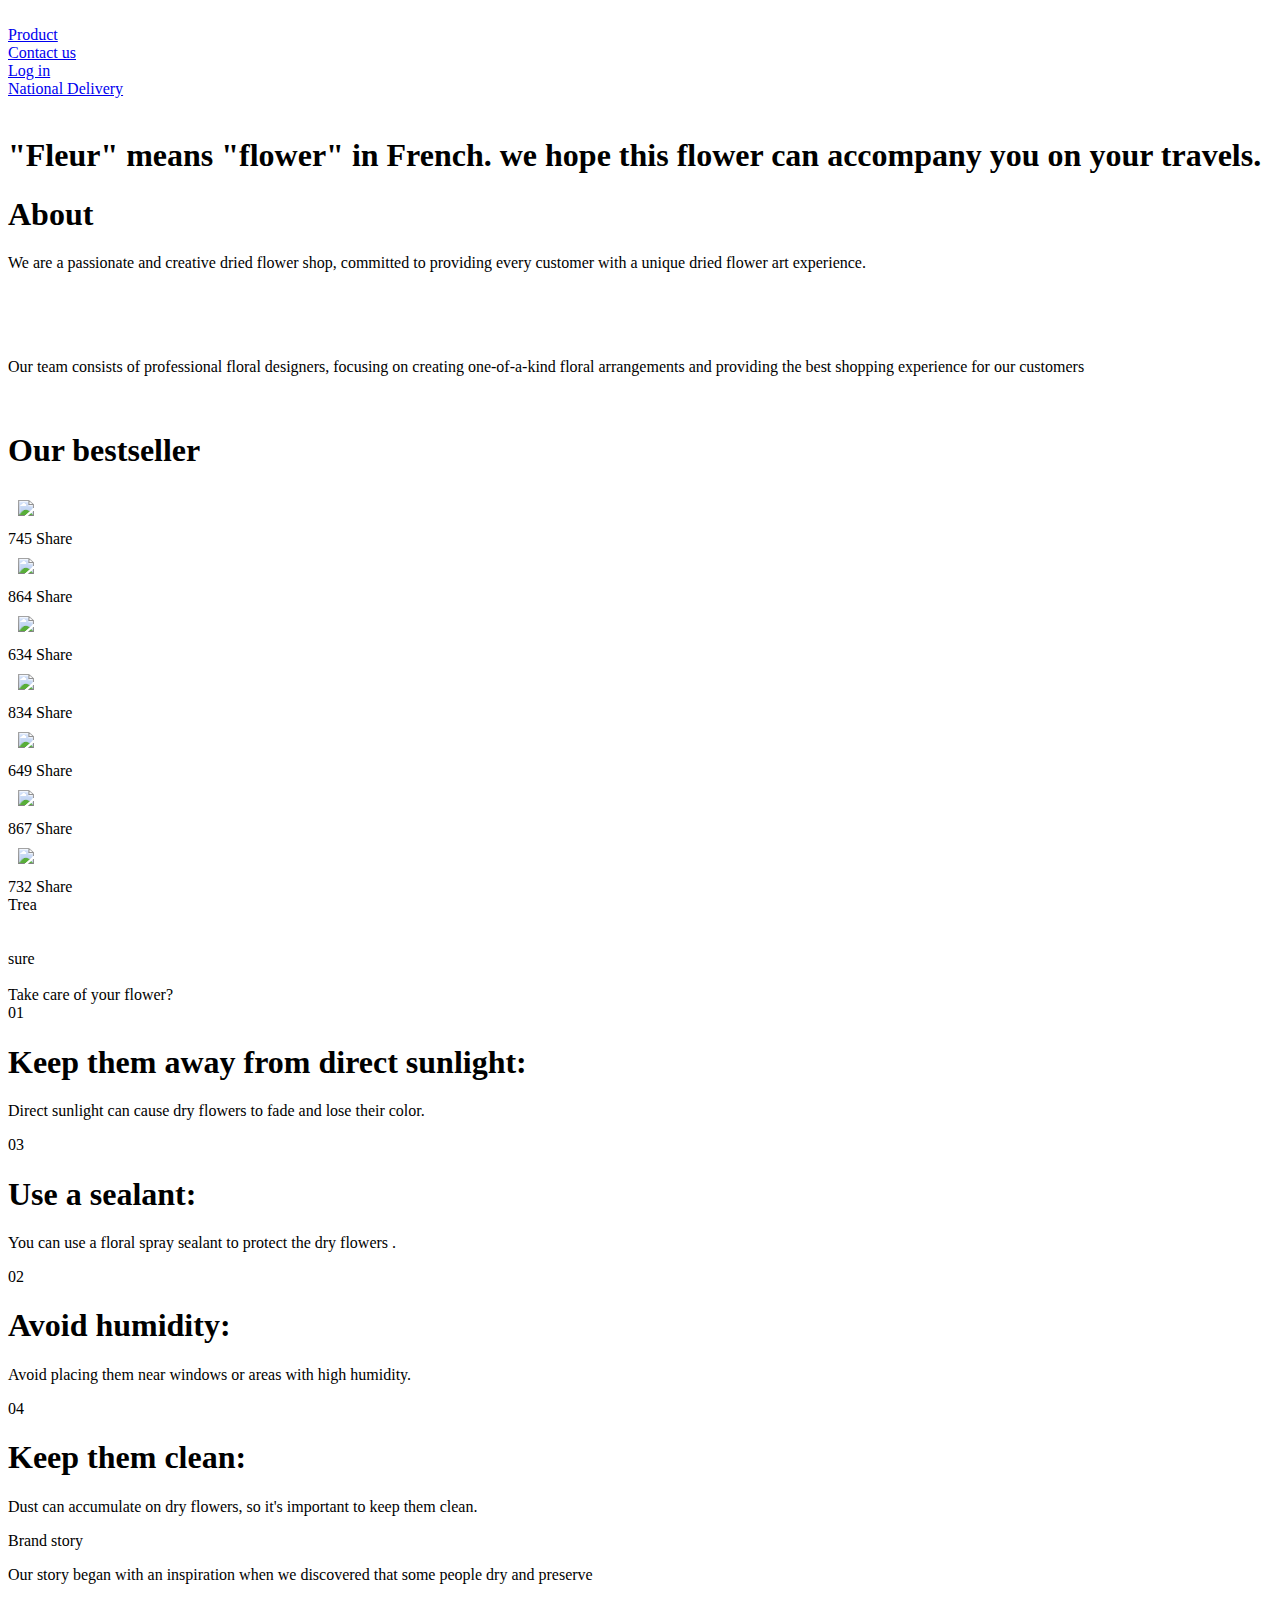
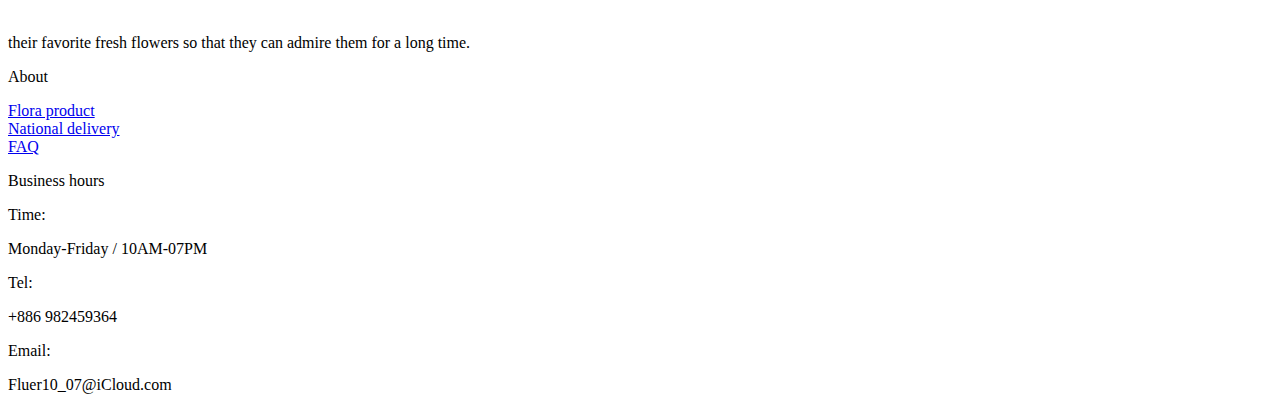
==== index.html @ 701a1ae5 "record" ====
<!DOCTYPE html>
<html lang="en">
<head>
    <meta charset="UTF-8">
    <meta http-equiv="X-UA-Compatible" content="IE=edge">
    <meta name="viewport" content="width=device-width, initial-scale=1.0">
    <link rel="stylesheet" href="https://cdnjs.cloudflare.com/ajax/libs/font-awesome/6.4.0/css/all.min.css" integrity="sha512-iecdLmaskl7CVkqkXNQ/ZH/XLlvWZOJyj7Yy7tcenmpD1ypASozpmT/E0iPtmFIB46ZmdtAc9eNBvH0H/ZpiBw==" crossorigin="anonymous" referrerpolicy="no-referrer" />
    <link rel="preconnect" href="https://fonts.googleapis.com">
    <link rel="preconnect" href="https://fonts.gstatic.com" crossorigin>
    <link href="https://fonts.googleapis.com/css2?family=Cinzel+Decorative&family=Dancing+Script:wght@500&family=Open+Sans:wght@300;400&family=Playfair+Display&display=swap" rel="stylesheet">
    <link rel="stylesheet" href="./owl/assets/owl.carousel.min.css">
    <link rel="stylesheet" href="./owl/assets/owl.theme.default.min.css">
    <link rel="stylesheet" href="./css/index.css">
    <link rel="icon" href="/flower_pic/icon.ico" type="image/x-icon" >
    <title>First page</title>

</head>
<body>
    <div class="bannerwrap">
        <div class="logo_wrap">
            <div class="logo_narbar">
                <div class="logo_pic">
                    <a href="#"><img src="/flower_pic/removebg-logo(1).png" alt=""></a>
                </div>
            </div>

        <nav class="logo_navbar">
            <div class="logo_list">
                <li><a href="/My project/product.html">Product</a> </li>
                <li><a href="/My project/location.html">Contact us</a></li>
                <li><a href="/My project/login.html">Log in</a></li>
                <li><a href="/My project/national.html">National Delivery</a></li>
                <li><a href=""><i class="fa-solid fa-cart-shopping" style="color: #000000;"></i></a></li>
            </div>
        </nav>
        </div>
            <div class="logo_story">
                <h1 class="banner_text">"Fleur" means "flower" in French. we hope this flower can accompany you on your travels.</h1>
            </div>
    </div>

    <article class="aboutus_wrap">
        <div class="aboutus_content">
            <section class="aboutus_item prev">
                <h1>About</h1>
                <P class="pic_text">We are a passionate and creative dried flower shop, committed to providing every customer with a unique dried flower art experience.</P>
                <div class="aboutus_pic">
                  <img src="/flower_pic/1.jpg" alt="">
                </div>
                <div class="leaf_pic">
                  <img src="/removebg/treple_leaf-removebg-preview(1).png" alt="">
                </div>
            </section>
            <section class="aboutus_item next">
                <div class="aboutus_photo">
                  <img src="/flower_pic/2.jpg" alt="">
                </div>
                <p class="photo_text">Our team consists of professional floral designers, focusing on creating one-of-a-kind floral arrangements and providing the best shopping experience for our customers</p>
                <div class="leaf_photo">
                  <img src="/removebg/treple_leaf-removebg-preview(1).png" alt="">
                </div>
            </section>
        </div>
    </article>

    <div class="bestseller">
        <div class="bestseller_slider">
        <h1>Our bestseller</h1>
      
            <div class="owl-carousel owl-theme">
                <div><img style="border: 10px solid white;box-sizing: border-box; " src="/slide_pic/1.jpg">
                    <div class="slider_content">
                      <span class="heart"><i class="fa-solid fa-heart" ></i> 745</span>
                      <span class="share">Share</span>
                    </div>
                </div>
                <div><img style="border: 10px solid white;box-sizing: border-box; " src="/slide_pic/14.jpg">
                    <div class="slider_content">
                      <span class="heart"><i class="fa-solid fa-heart"></i> 864</span>
                      <span class="share">Share</span>
                   </div>
                </div>
                <div><img style="border: 10px solid white;box-sizing: border-box; " src="/slide_pic/4.jpg">
                    <div class="slider_content">
                        <span class="heart"><i class="fa-solid fa-heart" ></i> 634</span>
                        <span class="share">Share</span>
                    </div>
                </div>
                <div><img style="border: 10px solid white;box-sizing: border-box; " src="/slide_pic/A10.jpg">
                    <div class="slider_content">
                        <span class="heart"><i class="fa-solid fa-heart" ></i> 834</span>
                        <span class="share">Share</span>
                    </div>
                </div>
                <div><img style="border: 10px solid white;box-sizing: border-box; " src="/slide_pic/A11-1.jpeg">
                    <div class="slider_content">
                        <span class="heart"><i class="fa-solid fa-heart" ></i> 649</span>
                        <span class="share">Share</span>
                    </div>
                </div>
                <div><img style="border: 10px solid white;box-sizing: border-box;"  src="/slide_pic/A13.jpg">
                    <div class="slider_content">
                        <span class="heart"><i class="fa-solid fa-heart" ></i> 867</span>
                        <span class="share">Share</span>
                    </div>
                </div>
                <div><img style="border: 10px solid white;box-sizing: border-box; " src="/slide_pic/A17.jpg">
                    <div class="slider_content">
                        <span class="heart"><i class="fa-solid fa-heart" ></i> 732</span>
                        <span class="share">Share</span>
                    </div>
                </div>
            </div>
        </div>
    </div>
    
    <article class="maintain_backgroundwrap">
        <section class="maintain_wrap">
              <div class="maintain_title">
                  <span>Trea
                  <div class="maintain_pic">
                      <img src="/flower_pic/Rectangle 30.jpg" alt="">
                  </div>
                </span>
              </div>
          
            
            <div class="maintain_subtitle">
                <div class="subtitle_item">
                    <div class="subtitle_pic"><img src="/flower_pic/Rectangle 31.jpg" alt=""></div>
                </div>
                <div class="subtitle_item photo">
                    <span class="subtitle_text">sure</span>
                    <div class="subtitle_photo"><img src="/flower_pic/Rectangle 32.jpg" alt=""></div>
                </div>
            </div>

            <span class="maintain_content_title">Take care of your flower?</span>

            <div class="maintain_content">
                <div class="maintain_contetnt_item">
                    <div class="maintain_content_info">
                        <div class="num">01</div>
                        <h1 class="title">Keep them away from direct sunlight:</h1>
                        <p class="text">Direct sunlight can cause dry flowers to fade and lose their color.</p>
                    </div>
                    <div class="maintain_content_info">
                        <div class="num">03</div>
                        <h1 class="title">Use a sealant:</h1>
                        <p class="text">You can use a floral spray sealant to protect the dry flowers .</p>
                    </div>
                </div>
                <div class="maintain_contetnt_item">
                    <div class="maintain_content_info">
                        <div class="num">02</div>
                        <h1 class="title">Avoid humidity:</h1>
                        <p class="text">Avoid placing them near windows or areas with high humidity.</p>
                    </div>
                    <div class="maintain_content_info">
                        <div class="num">04</div>
                        <h1 class="title">Keep them clean:</h1>
                        <p class="text">Dust can accumulate on dry flowers, so it's important to keep them clean.</p>
                    </div>
                </div>
            </div>
        </section>
    </article>    


<footer class="footer_bannerwrap">
    <div class="footer_wrap">
        <div class="footer_item">
            <div class="brandstory">
                <p class="brandstory_title">Brand story</p>
                <p class="brandstory_content">Our story began with an inspiration when we discovered that some people dry and preserve</p><br>
                <p class="brandstory_content">their favorite fresh flowers so that they can admire them for a long time. </p>
            </div>
        </div>
        <div class="footer_item">
            <div class="footer_aboutus">
                <p class="title">About</p>
                <nav>
                    <li><a href="#" class="foot_about_info">Flora product</a></li>
                    <li><a href="#" class="foot_about_info">National delivery</a></li>
                    <li><a href="#" class="foot_about_info">FAQ</a></li>
                </nav>
            </div>
        </div>
        <div class="footer_item">
            <div class="footer_business">
                <p class="business_title">Business hours</p>
                <p class="business_info">Time: </p>
                <p class="business_content">Monday-Friday / 10AM-07PM </p>
                <p class="business_info">Tel:</p>
                <p class="business_content">+886 982459364</p>
                <p class="business_info">Email:</p>
                <p class="business_content">Fluer10_07@iCloud.com</p>
                <div class="footer_icon">
                    <a href="#" class="ins"><i class="fa-brands fa-instagram"></i></a>
                    <a href="#" class="fb"><i class="fa-brands fa-facebook"></i></a>
                </div>
            </div>
        </div>
    </div>

</footer>






          <script src="https://cdnjs.cloudflare.com/ajax/libs/jquery/3.6.4/jquery.min.js" integrity="sha512-pumBsjNRGGqkPzKHndZMaAG+bir374sORyzM3uulLV14lN5LyykqNk8eEeUlUkB3U0M4FApyaHraT65ihJhDpQ==" crossorigin="anonymous" referrerpolicy="no-referrer"></script>
          <script src="./owl/owl.carousel.min.js"></script>
      
          <script>
             var owl = $('.owl-carousel');
          owl.owlCarousel({
          items:3,
          center:true,
          loop:true,
          autowidth:false,
          margin:20,
          autoplay:true,
          autoplayTimeout:4000,
          autoplayHoverPause:true,
          responsive:{
              0:{
                  items:1
              },
              600:{
                  items:3
              },
              1000:{
                  items:3
              }
          }

          });
          $('.play').on('click',function(){
              owl.trigger('play.owl.autoplay',[1000])
          })
          $('.stop').on('click',function(){
              owl.trigger('stop.owl.autoplay')
          })
          </script>
</body>
</html>
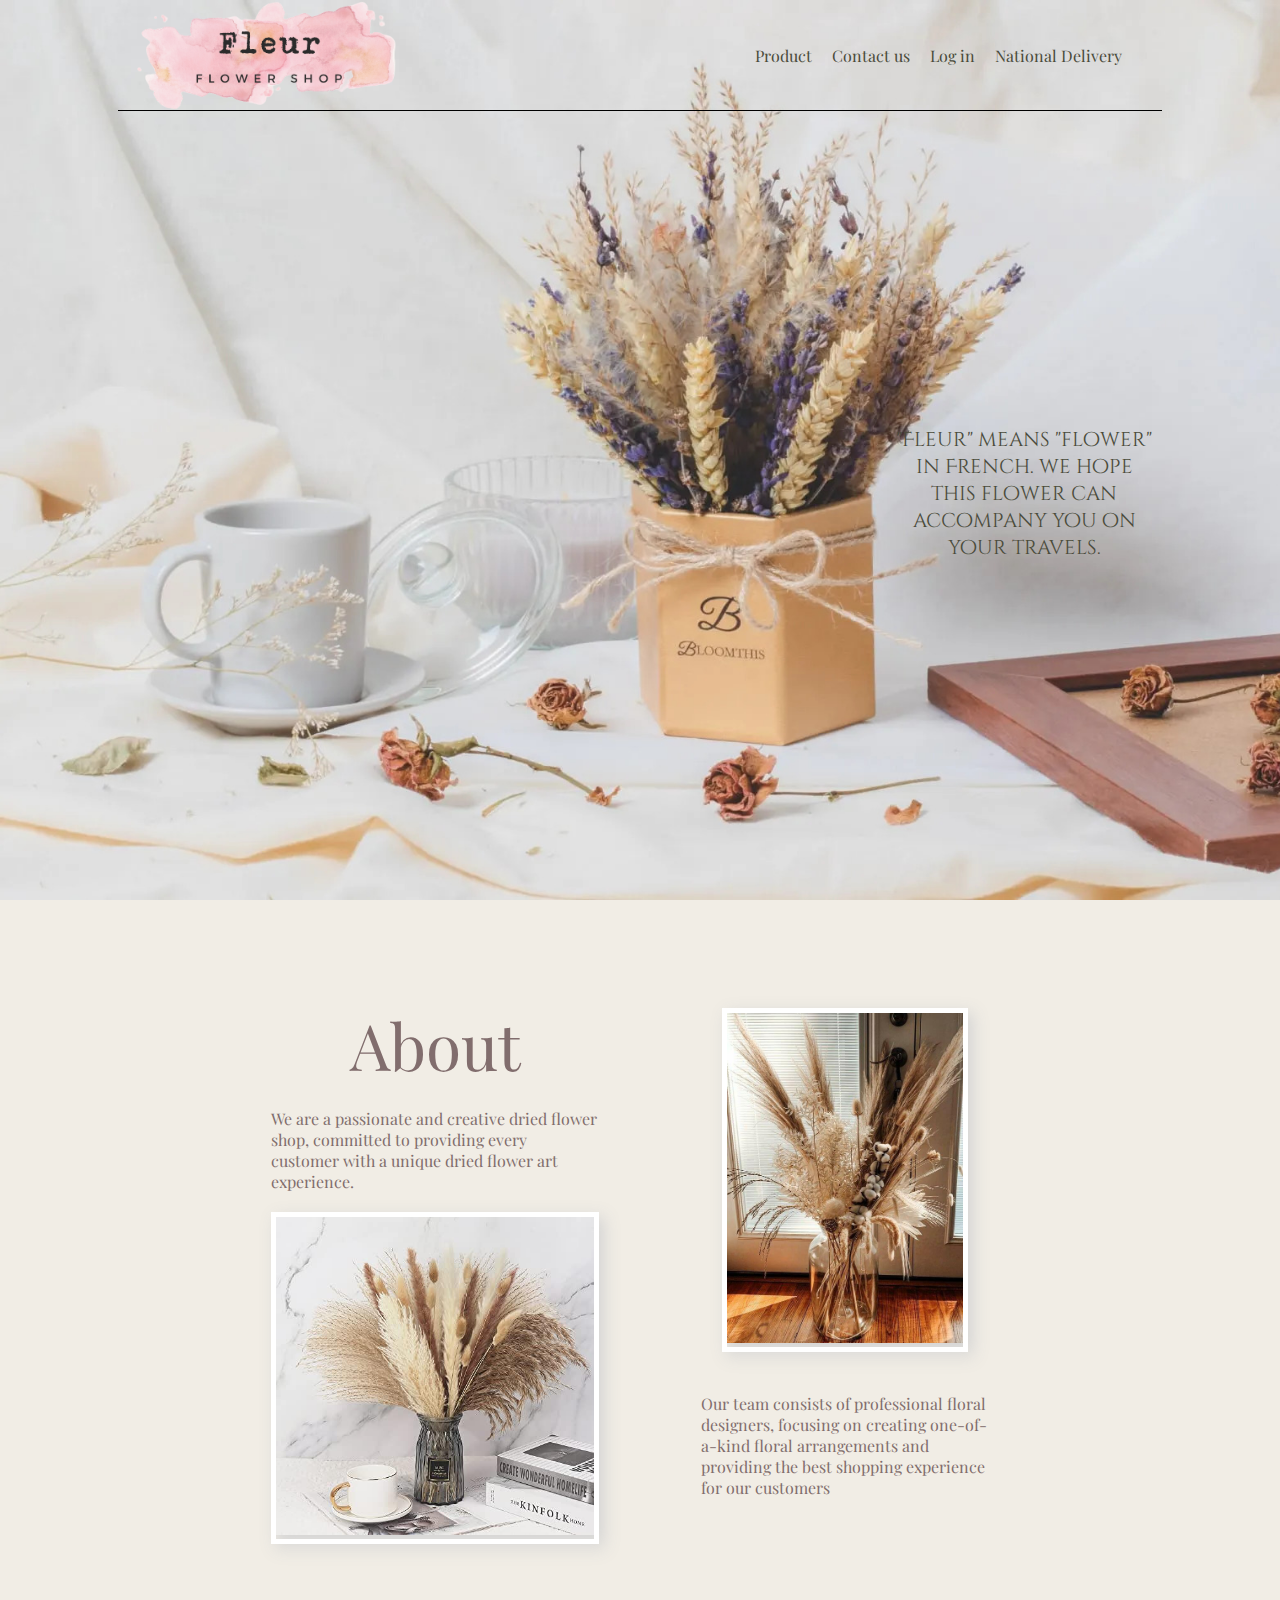
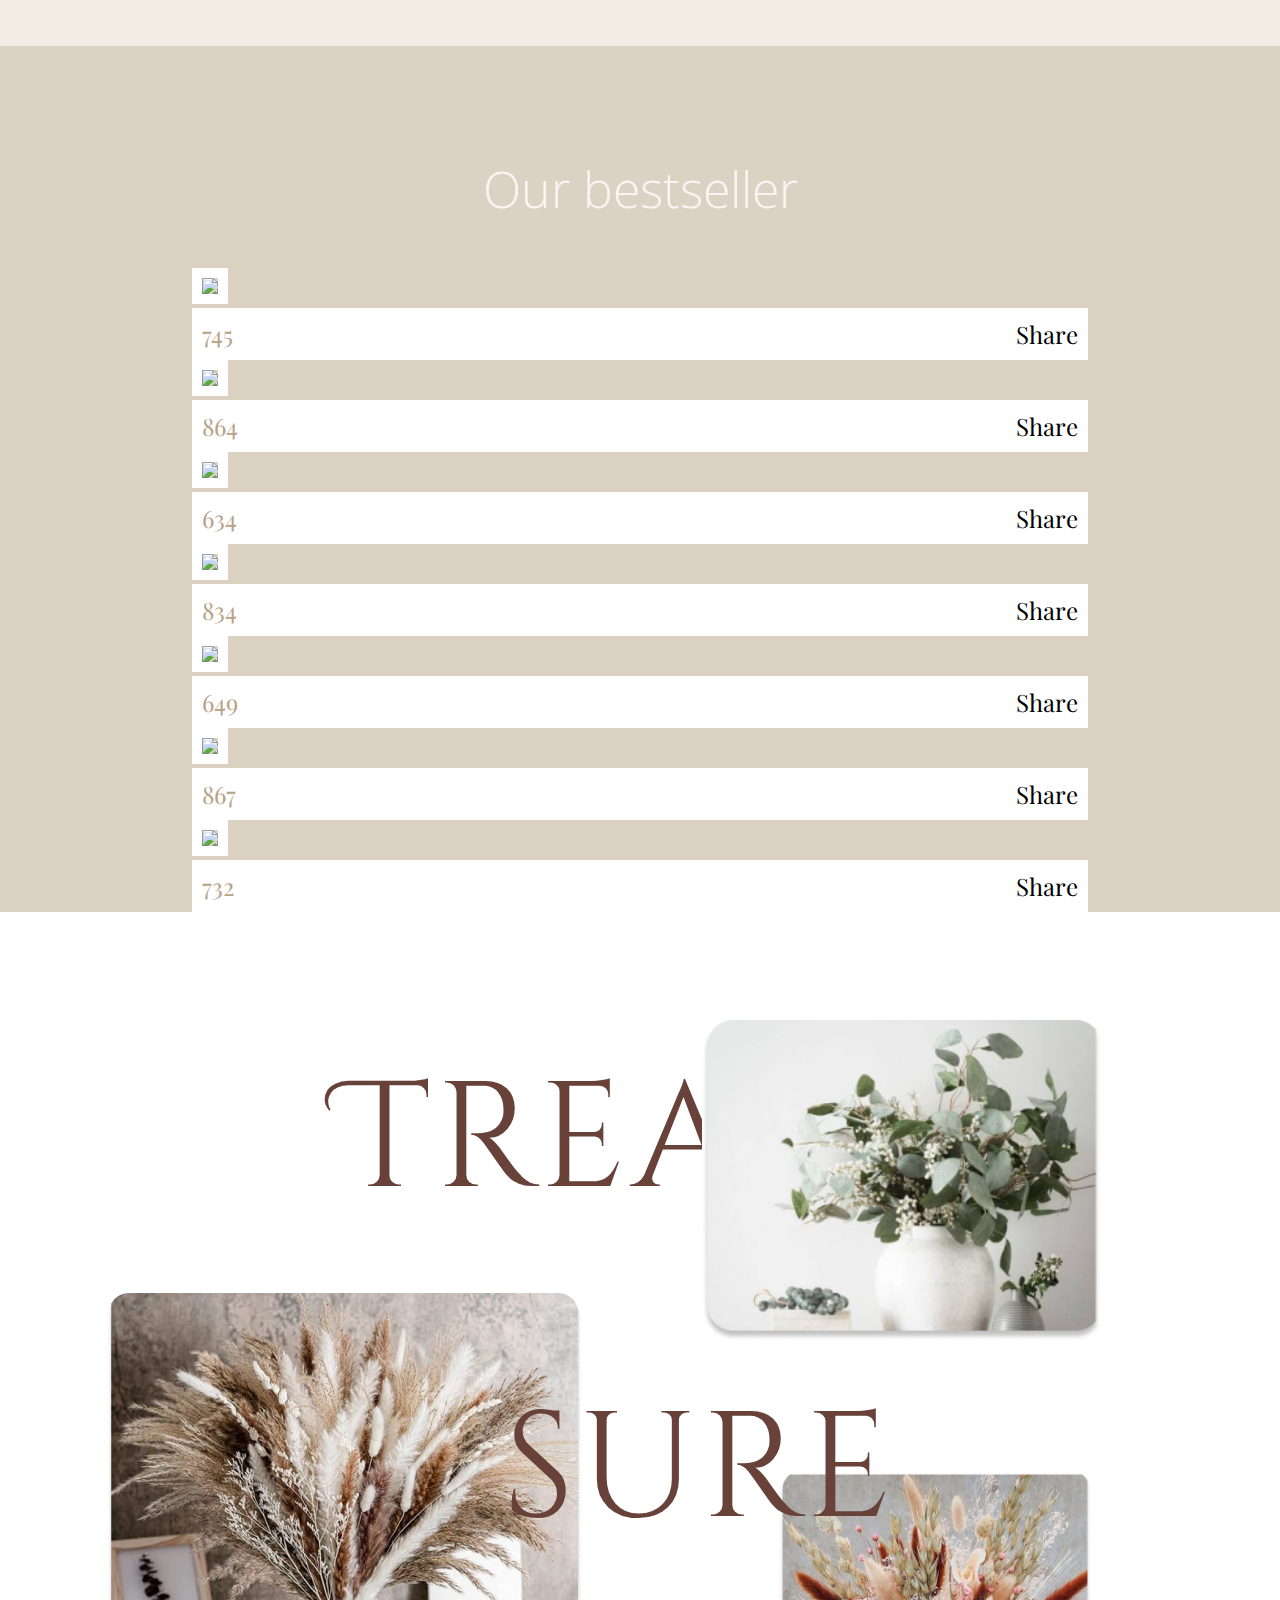
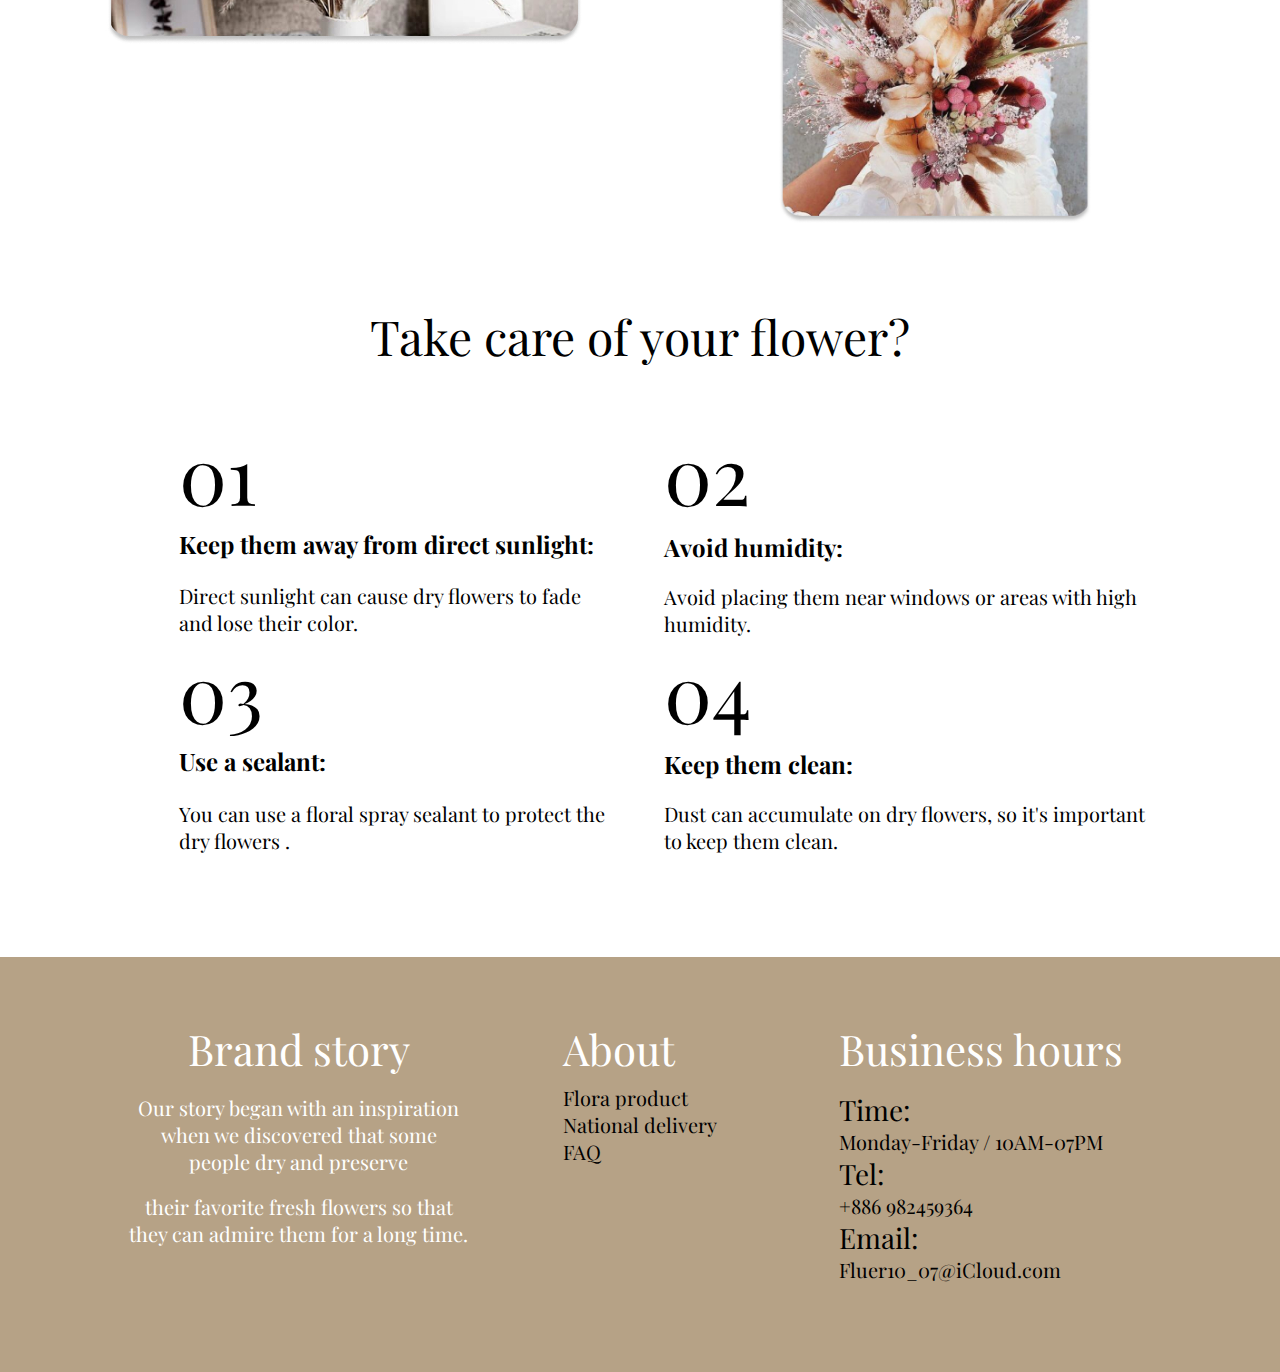
==== commit 8fc20f3c: "紀錄" ====
--- a/index.html
+++ b/index.html
@@ -11,7 +11,7 @@
     <link rel="stylesheet" href="./owl/assets/owl.carousel.min.css">
     <link rel="stylesheet" href="./owl/assets/owl.theme.default.min.css">
     <link rel="stylesheet" href="./css/index.css">
-    <link rel="icon" href="/flower_pic/icon.ico" type="image/x-icon" >
+    <link rel="icon" href="/flowerpic/icon.ico" type="image/x-icon" >
     <title>First page</title>
 
 </head>
@@ -20,7 +20,7 @@
         <div class="logo_wrap">
             <div class="logo_narbar">
                 <div class="logo_pic">
-                    <a href="#"><img src="/flower_pic/removebg-logo(1).png" alt=""></a>
+                    <a href="#"><img src="/flowerpic/removebg-logo(1).png" alt=""></a>
                 </div>
             </div>
 
@@ -45,7 +45,7 @@
                 <h1>About</h1>
                 <P class="pic_text">We are a passionate and creative dried flower shop, committed to providing every customer with a unique dried flower art experience.</P>
                 <div class="aboutus_pic">
-                  <img src="/flower_pic/1.jpg" alt="">
+                  <img src="/flowerpic/1.jpg" alt="">
                 </div>
                 <div class="leaf_pic">
                   <img src="/removebg/treple_leaf-removebg-preview(1).png" alt="">
@@ -53,7 +53,7 @@
             </section>
             <section class="aboutus_item next">
                 <div class="aboutus_photo">
-                  <img src="/flower_pic/2.jpg" alt="">
+                  <img src="/flowerpic/2.jpg" alt="">
                 </div>
                 <p class="photo_text">Our team consists of professional floral designers, focusing on creating one-of-a-kind floral arrangements and providing the best shopping experience for our customers</p>
                 <div class="leaf_photo">
@@ -119,7 +119,7 @@
               <div class="maintain_title">
                   <span>Trea
                   <div class="maintain_pic">
-                      <img src="/flower_pic/Rectangle 30.jpg" alt="">
+                      <img src="/flowerpic/Rectangle 30.jpg" alt="">
                   </div>
                 </span>
               </div>
@@ -127,11 +127,11 @@
             
             <div class="maintain_subtitle">
                 <div class="subtitle_item">
-                    <div class="subtitle_pic"><img src="/flower_pic/Rectangle 31.jpg" alt=""></div>
+                    <div class="subtitle_pic"><img src="/flowerpic/Rectangle 31.jpg" alt=""></div>
                 </div>
                 <div class="subtitle_item photo">
                     <span class="subtitle_text">sure</span>
-                    <div class="subtitle_photo"><img src="/flower_pic/Rectangle 32.jpg" alt=""></div>
+                    <div class="subtitle_photo"><img src="/flowerpic/Rectangle 32.jpg" alt=""></div>
                 </div>
             </div>
 
--- a/css/index.css
+++ b/css/index.css
@@ -0,0 +1,432 @@
+*{
+    margin: 0;
+    padding: 0;
+}
+.bannerwrap{
+    width: 100%;
+    height: 100vh;
+    background-image: url(/flowerpic/A18.jpg);
+    background-repeat: no-repeat;
+    background-size: cover;
+}
+
+.logo_wrap{
+    display: flex;
+    align-items: center;
+    justify-content: space-between;
+    width: 80%;
+    height: 10vh;
+    padding: 10px;
+    margin: auto;
+    border-bottom: 1px solid black;
+}
+.logo_pic{
+    width: 80%;
+    transform:translateX(-50px) ;
+}
+.logo_pic img{
+    width: 100%;
+    overflow: hidden;
+}
+.logo_navbar .logo_list{
+    display: flex;
+}
+.logo_list li{
+    list-style: none;
+}
+.logo_list li a{
+    text-decoration: none;
+    color: #4A4B3B;
+    padding: 0px 10px;
+    font-family: 'Playfair Display', serif;
+}
+.logo_story{
+    width: 80%;
+    height: 50%;
+    margin: auto;
+    display: flex;
+    justify-content: flex-end;
+    align-items: flex-end;
+}
+.banner_text{
+    width: 25%;
+    font-size: 20px;
+    text-align: center;
+    font-family: 'Cinzel Decorative', cursive;
+    font-weight: lighter;
+    color: #4A4B3B;
+}
+.aboutus_wrap{
+    width: 100%;
+    /* height: 90vh; */
+    background-color:#F1EDE5;
+}
+.aboutus_content{
+    display: flex;
+    justify-content: center;
+    align-items: center;
+    width: 80%;
+    margin: auto;
+}
+.aboutus_content .aboutus_item{
+    margin-top: 10%;
+    align-items: center;
+    padding-bottom: 10%;
+}
+.aboutus_content .prev{
+    position: relative;
+}
+.aboutus_content .next{
+    position: relative;
+}
+.aboutus_item h1{
+    width: 80%;
+    text-align: center;
+    flex-grow: 2;
+    font-size: 64px;
+    margin-bottom: 5%;
+    font-weight: lighter;
+    font-family: 'Playfair Display', serif;
+    color: #816D6D;
+}
+.aboutus_item .pic_text{
+    width: 80%;
+    font-size: 1em;
+    flex-grow: 2;
+    margin-bottom: 5%;
+    font-family: 'Playfair Display', serif;
+    color: #816D6D;
+}
+.aboutus_item .aboutus_pic{
+    width: 80%;
+    /* height: 20%; */
+    flex-grow: 3;
+    box-sizing: border-box;
+    border: 5px solid white;
+    filter: drop-shadow(5px 5px 0.5em lightgray);
+    overflow: hidden;
+}
+.aboutus_item .aboutus_pic img{
+    width: 100%;
+    transition: .8s;
+    transform: scale(1);
+}
+.aboutus_item .aboutus_pic img:hover{
+    transition: .8s;
+    transform: scale(1.5);
+}
+.aboutus_item .aboutus_photo{
+    width:60%;
+    /* height: 30%; */
+    box-sizing: border-box;
+    border: 5px solid white;
+    filter: drop-shadow(5px 5px 0.5em lightgray);
+    overflow: hidden;
+}
+.aboutus_item .aboutus_photo img{
+    width: 100%;
+    flex-grow: 3;
+    transition: .8s;
+    transform: scale(1);
+}
+.aboutus_item .aboutus_photo img:hover{
+    transition: .8s;
+    transform: scale(1.5);
+}
+.aboutus_item .photo_text{
+    width:70%;
+    flex-grow: 1;
+    text-align: left;
+    font-family: 'Playfair Display', serif;
+    margin:10% 0% 10% 0%;
+    color: #816D6D;
+
+}
+.aboutus_content .aboutus_item{
+    display: flex;
+    flex-direction: column;
+    justify-content: center;
+    width: 40%;
+}
+.aboutus_item .leaf_pic{
+    width: 40%;
+    position: absolute;
+    top: -20%;
+    left:-20%;
+    transform: rotate(20deg);
+    
+}
+.aboutus_item .leaf_pic img{
+    width: 100%;
+}
+.aboutus_item .leaf_photo{
+    width: 40%;
+    position: absolute;
+    bottom: -10%;
+    right: -10%;
+    transform: rotate(220deg);
+}
+.aboutus_item .leaf_photo img{
+    width: 100%;
+}
+.owl-carousel{
+    width: 100%;
+    background-color: #DCD2C3;
+    /* padding-top: ; */
+    /* padding:1%; */
+  }
+  .bestseller{
+    background-color: #DCD2C3;
+  }
+  .bestseller h1{
+    text-align: center;
+    padding: 5% 0%;
+    background-color: #DCD2C3;
+    width: 100%;
+    font-size: 50px;
+    color: #FEF3F3;
+    font-family: 'Open Sans', sans-serif;
+    font-weight: lighter;
+    letter-spacing: 10%;
+  }
+  .bestseller_slider{
+    width: 80%;
+    margin: auto;
+    padding: 5% 5% 0% 5%;
+    box-sizing: border-box;
+  }
+  .owl-stage-outer{
+    margin: auto;
+    width: 100%;
+  }
+  .owl-theme .owl-dots .owl-dot span {
+    background-color: #fff;
+  }
+  .owl-carousel .slider_content{
+    display: flex;
+    justify-content: space-between;
+    width: 100%;
+    box-sizing: border-box;
+    border: 10px solid white;
+    background-color: #fff;
+  }
+  .slider_content .heart{
+    font-family: 'Playfair Display', serif;
+    font-size: 24px;
+    color: #b6a286;
+    cursor: pointer;
+  }
+  .slider_content .share{
+    font-family: 'Playfair Display', serif;
+    font-size: 24px;
+    color: black;
+    cursor: pointer;
+  }
+  .owl-dots{
+    padding-bottom: 5%;
+  }
+  .maintain_backgroundwrap{
+    width: 100%;
+    background-color: #fff;
+    padding-top: 10%;
+  }
+  .maintain_wrap{
+    width: 80%;
+    margin: auto;
+    /* display: flex;
+    flex-direction: column;
+    justify-content: center; */
+  }
+  .maintain_title{      
+    /* margin-left: 10%; */
+    /* width: 100%; */
+    position: relative;
+    text-align: center;
+    /* transform: translateX(-20%); */
+    width: 100%;
+    margin: auto;
+    /* background-color: red; */
+  
+  }
+  .maintain_title span{
+    font-size: 150px;
+    display: inline-block;
+    font-family: 'Cinzel Decorative', cursive;
+    text-align: center;
+    position: relative;
+    z-index: 0;
+    color: #684139;
+    /* width: fit-content; */
+    transform: translateX(-100px);
+    letter-spacing: 5px;
+  }
+
+  .maintain_title .maintain_pic{
+    width: 100%;
+    position: absolute;
+    top: -10%;
+    left: 90%;
+    z-index: 0;
+    /* background-color: red; */
+  }
+  .maintain_title .maintain_pic img{
+    width: 100%;
+    vertical-align: top;
+  }
+  .maintain_subtitle{
+    padding-top: 5%;
+    display: flex;
+    justify-content: center;
+    align-items: center;
+    padding-bottom: 20%;
+    transform: translateX(-100px);
+  }
+  .maintain_subtitle .subtitle_item{
+    display: flex;
+    justify-content: center;
+  }
+  .subtitle_item .subtitle_pic {
+    width: 100%;
+    /* display: flex;
+    justify-content: center; */
+  }
+  .subtitle_item .subtitle_pic img{
+    width: 100%;
+  }
+  .subtitle_item .subtitle_text{
+    font-size: 150px;
+    font-family: 'Cinzel Decorative', cursive;
+    text-align: center;
+    color: #684139;
+    position: relative;
+    z-index: 1;
+    transform: translateX(-20%);
+    letter-spacing: 5px;
+  }
+  .subtitle_item .subtitle_photo img{
+    width: 100%;
+  }
+  .maintain_subtitle .photo{
+    position: relative;
+  }
+  .maintain_subtitle .subtitle_photo{
+    width: 80%;
+    position: absolute;
+    top: 50%;
+    left: 50%;
+  }
+  .maintain_backgroundwrap .maintain_content_title{
+    font-size: 48px;
+    text-align: center;
+    font-family: 'Playfair Display', serif;
+    display: block;
+    padding: 5% 0%;
+  }
+  .maintain_content{
+    display: flex;
+    justify-content: space-between;
+    padding-bottom: 10%;
+  }
+  .maintain_contetnt_item{
+    padding-left: 5%;
+  }
+  .maintain_content_info{
+    width: 100%;
+    height: 50%;
+    display: flex;
+    flex-direction: column;
+  }
+  .maintain_content_info .num{
+    font-size: 80px;
+    font-family: 'Playfair Display', serif;
+    padding-bottom: 5%;
+    height: 40%;
+    
+  }
+  .maintain_content_info .title{
+    font-size: 24px;
+    font-family: 'Playfair Display', serif;
+    /* flex-grow: 1; */
+    height: 30%;
+    box-sizing: border-box;
+  }
+  .maintain_content_info .text{
+    font-size: 20px;
+    font-family: 'Playfair Display', serif;
+    /* flex-grow: 1; */
+    height: 30%;
+  }
+  .footer_bannerwrap{
+    width: 100%;
+    background-color: #B6A286;
+    padding: 5% 0%;
+  }
+  .footer_wrap{
+    width: 80%;
+    margin: auto;
+    display: flex;
+    justify-content: space-around;
+  }
+  .footer_item{
+    width: 33.3%;
+    display: flex;
+    justify-content: center;
+  }
+  .footer_item .brandstory .brandstory_title{
+    font-size: 42px;
+    font-family: 'Playfair Display', serif;
+    color: #FFFFFF;
+    text-align: center;
+    padding-bottom: 5%;
+  }
+  .footer_item .brandstory .brandstory_content{
+    font-size: 20px;
+    font-family: 'Playfair Display', serif;
+    color: #FFFFFF;
+    text-align: center;
+  }
+  .footer_aboutus .title{
+    font-size: 42px;
+    font-family: 'Playfair Display', serif;
+    color: #FFFFFF;
+    padding-bottom: 5%;
+    text-align: left;
+  }
+  .footer_aboutus nav li{
+    list-style: none;
+  }
+  .footer_aboutus nav li a{
+    text-decoration: none;
+    font-size: 20px;
+    font-family: 'Playfair Display', serif;
+    color: #000000;
+  }
+  .footer_business .business_title{
+    font-size: 42px;
+    font-family: 'Playfair Display', serif;
+    color: #FFFFFF;
+    padding-bottom: 5%;
+    text-align: left;
+  }
+  .footer_business .business_info{
+    color: #000000;
+    font-size: 28px;
+    font-family: 'Playfair Display', serif;
+  }
+  .footer_business .business_content{
+    font-size: 20px;
+    font-family: 'Playfair Display', serif;
+    color: #000000;
+  }
+  .footer_business .footer_icon{
+    display: flex;
+    justify-content: center;
+    padding-top: 5%;
+  }
+  .footer_icon .ins,.fb{
+    width: 10%;
+    color: #000000;
+    padding: 2%;
+    font-size: 24px;
+    text-align: center;
+  }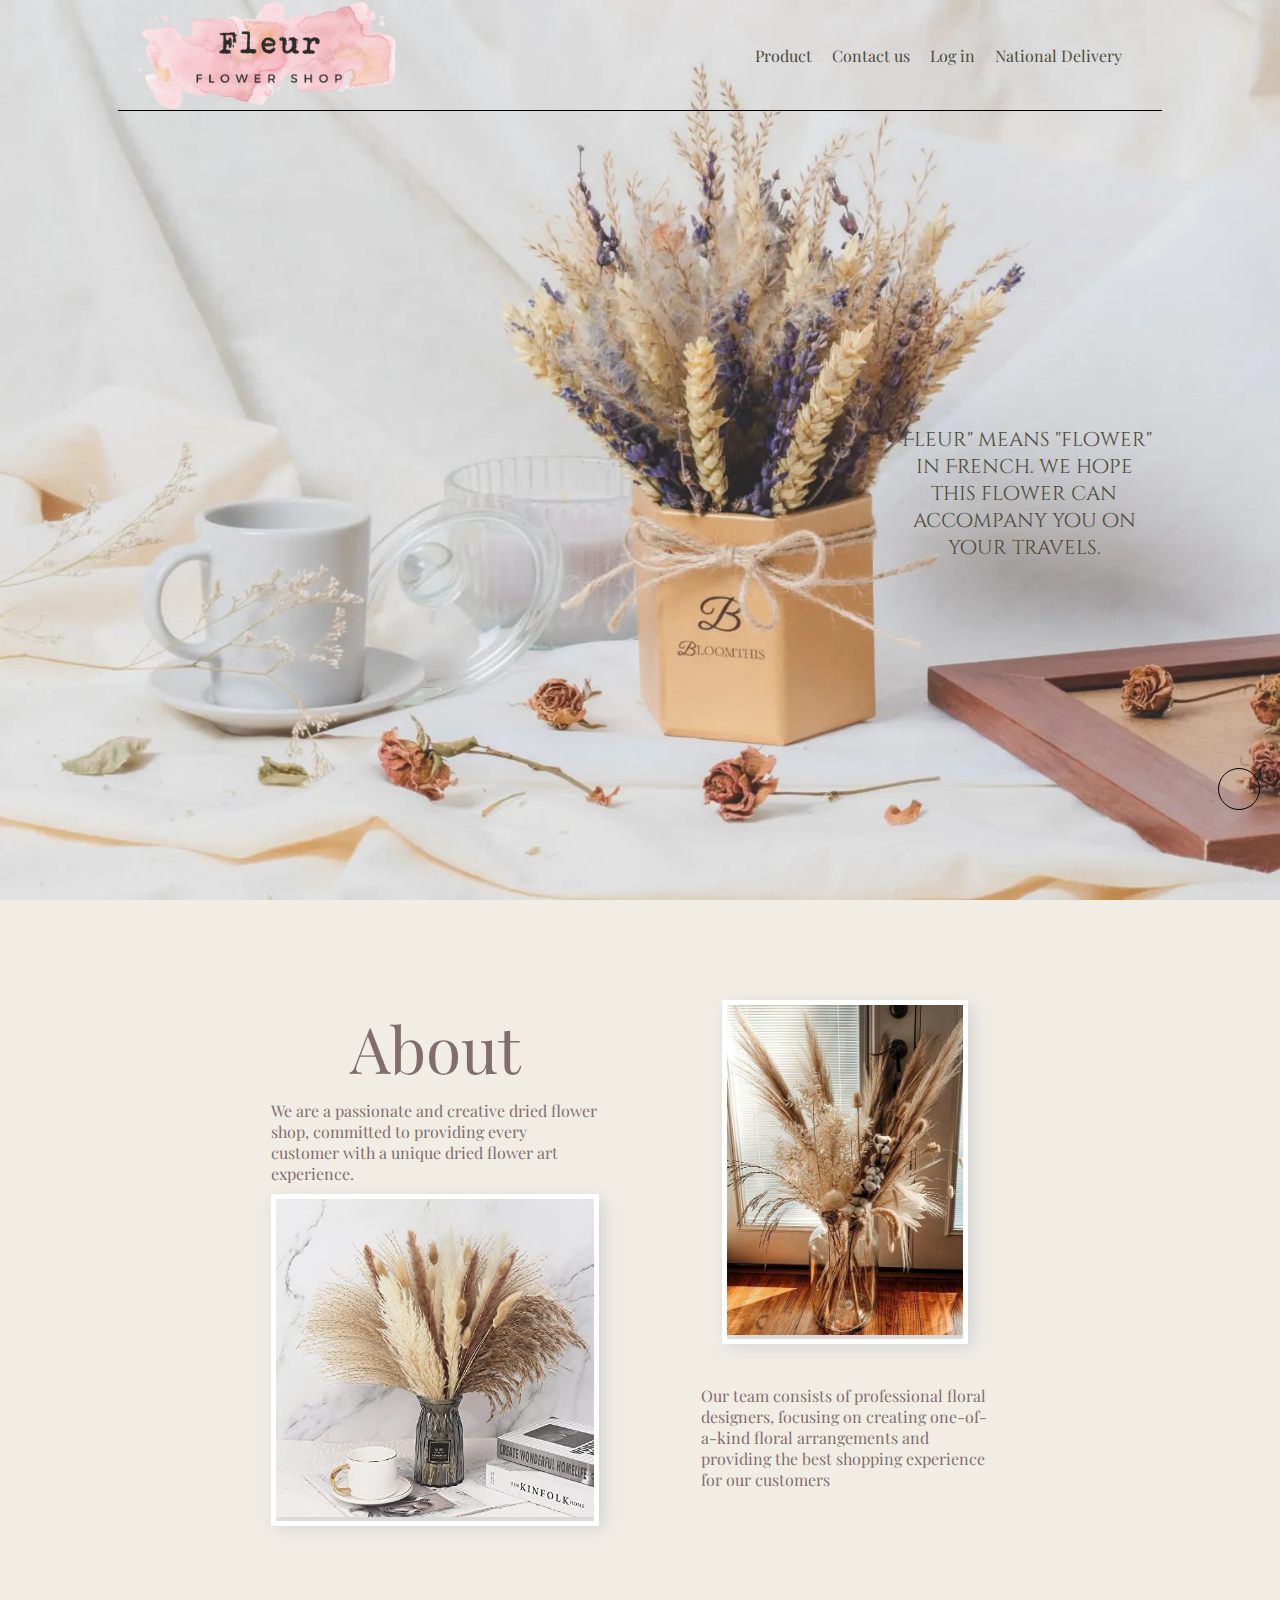
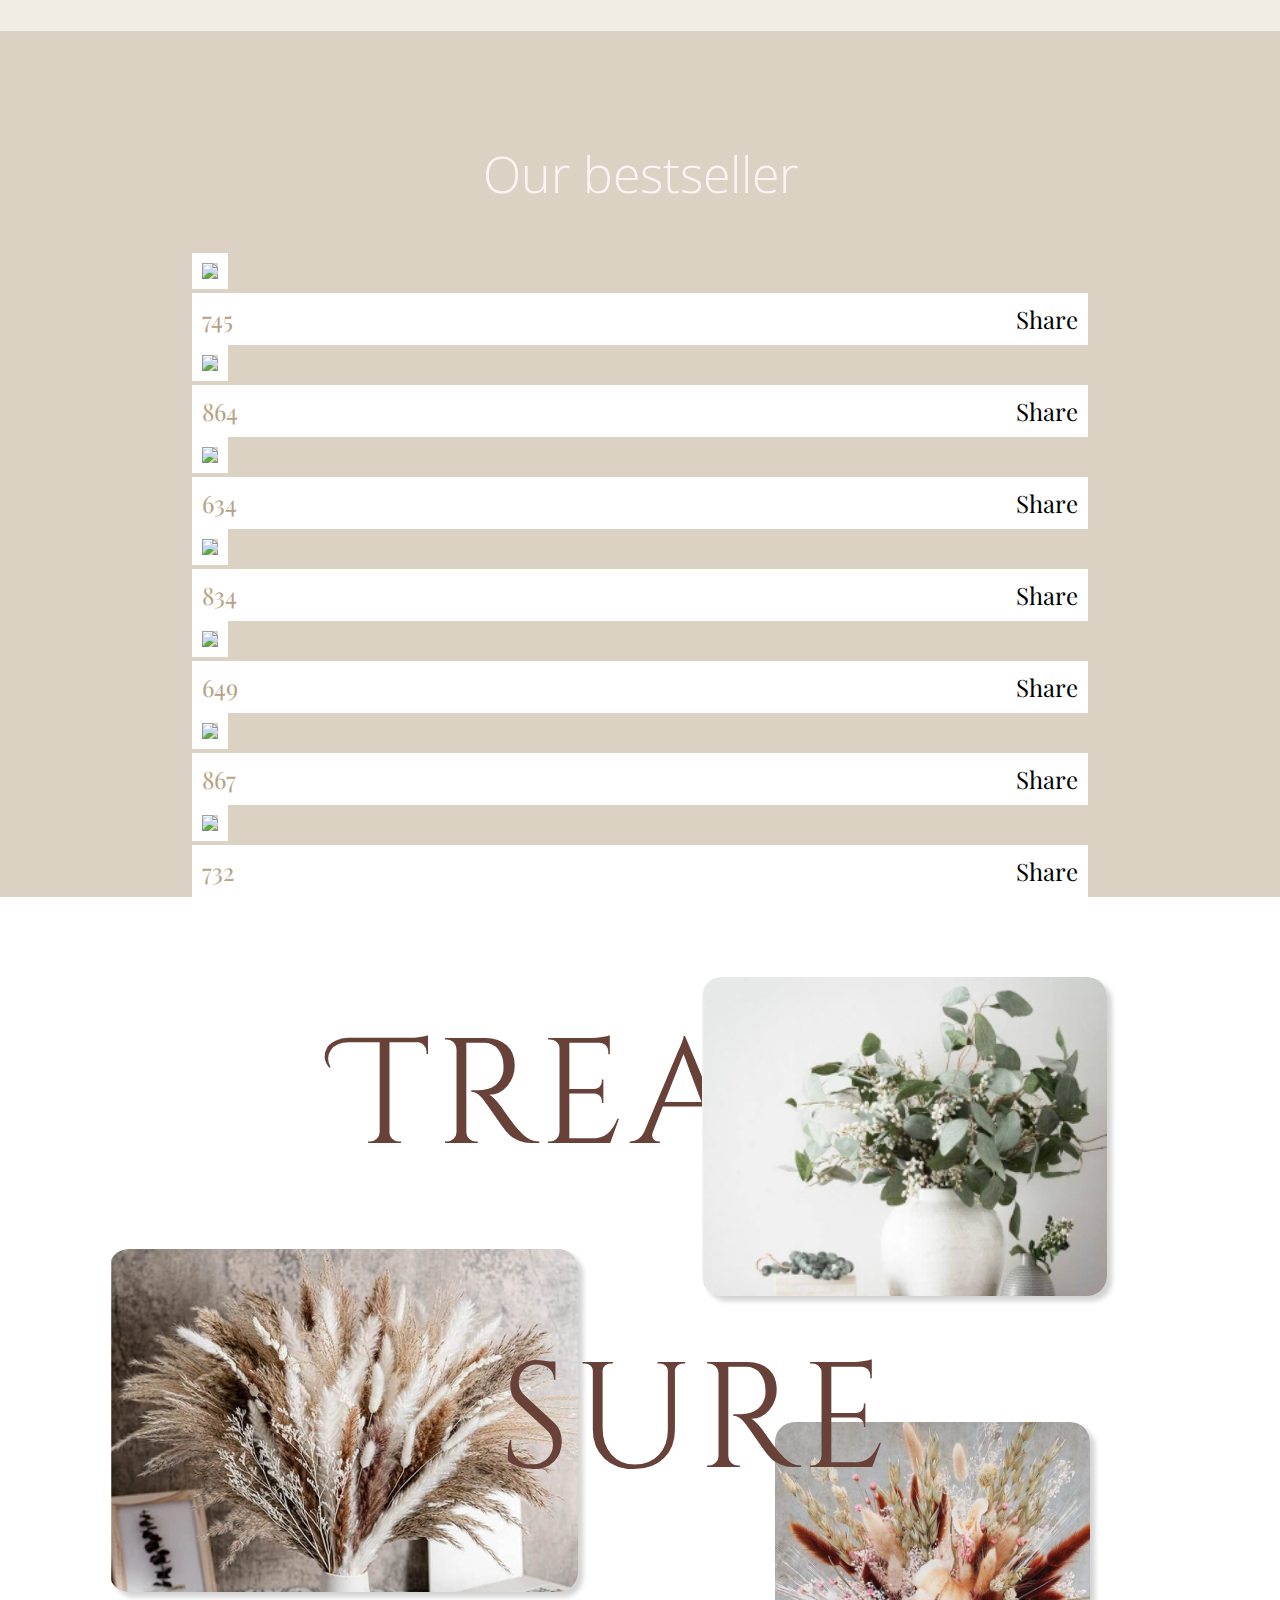
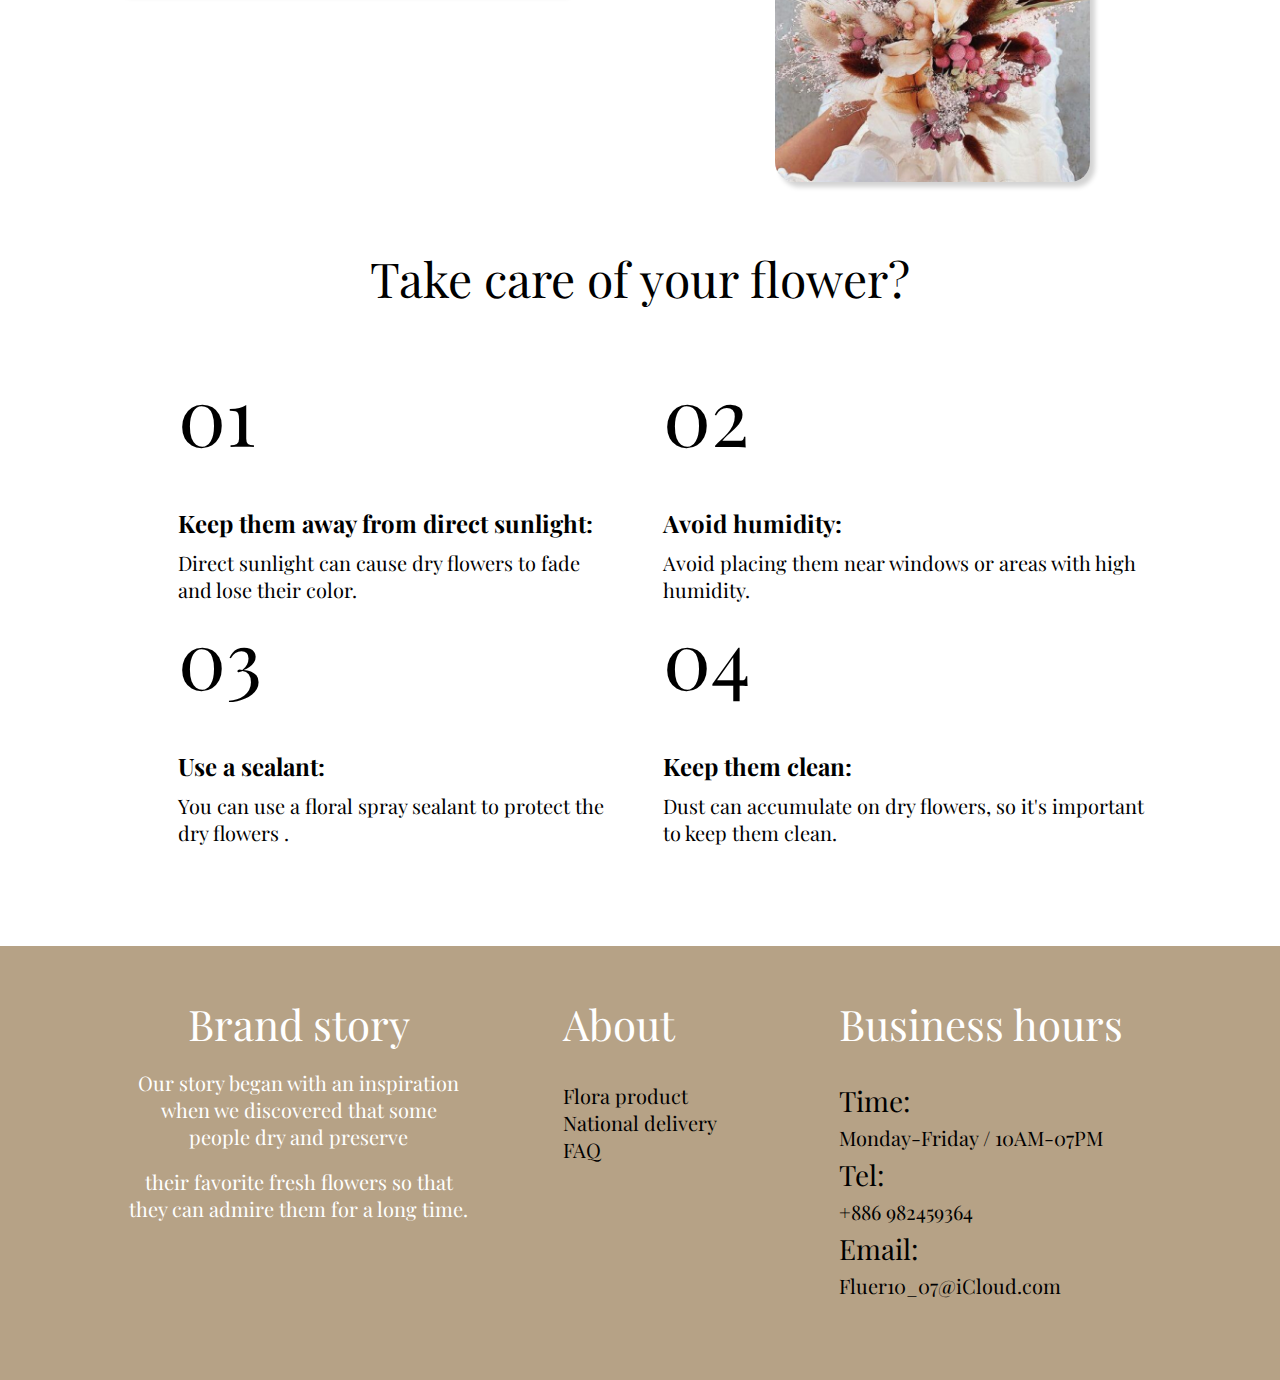
==== commit 53850cbe: "reset" ====
--- a/index.html
+++ b/index.html
@@ -8,10 +8,10 @@
     <link rel="preconnect" href="https://fonts.googleapis.com">
     <link rel="preconnect" href="https://fonts.gstatic.com" crossorigin>
     <link href="https://fonts.googleapis.com/css2?family=Cinzel+Decorative&family=Dancing+Script:wght@500&family=Open+Sans:wght@300;400&family=Playfair+Display&display=swap" rel="stylesheet">
-    <link rel="stylesheet" href="./owl/assets/owl.carousel.min.css">
-    <link rel="stylesheet" href="./owl/assets/owl.theme.default.min.css">
-    <link rel="stylesheet" href="./css/index.css">
-    <link rel="icon" href="/flowerpic/icon.ico" type="image/x-icon" >
+    <link rel="stylesheet" href="owl/assets/owl.carousel.min.css">
+    <link rel="stylesheet" href="owl/assets/owl.theme.default.min.css">
+    <link rel="stylesheet" href="css/index.css">
+    <link rel="icon" href="flowerpic/icon.ico" type="image/x-icon" >
     <title>First page</title>
 
 </head>
@@ -20,16 +20,16 @@
         <div class="logo_wrap">
             <div class="logo_narbar">
                 <div class="logo_pic">
-                    <a href="#"><img src="/flowerpic/removebg-logo(1).png" alt=""></a>
+                    <a href="#"><img src="flowerpic/removebg-logo(1).png" alt=""></a>
                 </div>
             </div>
 
         <nav class="logo_navbar">
             <div class="logo_list">
-                <li><a href="/My project/product.html">Product</a> </li>
-                <li><a href="/My project/location.html">Contact us</a></li>
-                <li><a href="/My project/login.html">Log in</a></li>
-                <li><a href="/My project/national.html">National Delivery</a></li>
+                <li><a href="product.html">Product</a> </li>
+                <li><a href="location.html">Contact us</a></li>
+                <li><a href="login.html">Log in</a></li>
+                <li><a href="national.html">National Delivery</a></li>
                 <li><a href=""><i class="fa-solid fa-cart-shopping" style="color: #000000;"></i></a></li>
             </div>
         </nav>
@@ -45,19 +45,19 @@
                 <h1>About</h1>
                 <P class="pic_text">We are a passionate and creative dried flower shop, committed to providing every customer with a unique dried flower art experience.</P>
                 <div class="aboutus_pic">
-                  <img src="/flowerpic/1.jpg" alt="">
+                  <img src="flowerpic/1.jpg" alt="">
                 </div>
                 <div class="leaf_pic">
-                  <img src="/removebg/treple_leaf-removebg-preview(1).png" alt="">
+                  <img src="removebg/treple_leaf-removebg-preview(1).png" alt="">
                 </div>
             </section>
             <section class="aboutus_item next">
                 <div class="aboutus_photo">
-                  <img src="/flowerpic/2.jpg" alt="">
+                  <img src="flowerpic/2.jpg" alt="">
                 </div>
                 <p class="photo_text">Our team consists of professional floral designers, focusing on creating one-of-a-kind floral arrangements and providing the best shopping experience for our customers</p>
                 <div class="leaf_photo">
-                  <img src="/removebg/treple_leaf-removebg-preview(1).png" alt="">
+                  <img src="removebg/treple_leaf-removebg-preview(1).png" alt="">
                 </div>
             </section>
         </div>
@@ -68,43 +68,43 @@
         <h1>Our bestseller</h1>
       
             <div class="owl-carousel owl-theme">
-                <div><img style="border: 10px solid white;box-sizing: border-box; " src="/slide_pic/1.jpg">
+                <div><img style="border: 10px solid white;box-sizing: border-box; " src="slide_pic/1.jpg">
                     <div class="slider_content">
                       <span class="heart"><i class="fa-solid fa-heart" ></i> 745</span>
                       <span class="share">Share</span>
                     </div>
                 </div>
-                <div><img style="border: 10px solid white;box-sizing: border-box; " src="/slide_pic/14.jpg">
+                <div><img style="border: 10px solid white;box-sizing: border-box; " src="slide_pic/14.jpg">
                     <div class="slider_content">
                       <span class="heart"><i class="fa-solid fa-heart"></i> 864</span>
                       <span class="share">Share</span>
                    </div>
                 </div>
-                <div><img style="border: 10px solid white;box-sizing: border-box; " src="/slide_pic/4.jpg">
+                <div><img style="border: 10px solid white;box-sizing: border-box; " src="slide_pic/4.jpg">
                     <div class="slider_content">
                         <span class="heart"><i class="fa-solid fa-heart" ></i> 634</span>
                         <span class="share">Share</span>
                     </div>
                 </div>
-                <div><img style="border: 10px solid white;box-sizing: border-box; " src="/slide_pic/A10.jpg">
+                <div><img style="border: 10px solid white;box-sizing: border-box; " src="slide_pic/A10.jpg">
                     <div class="slider_content">
                         <span class="heart"><i class="fa-solid fa-heart" ></i> 834</span>
                         <span class="share">Share</span>
                     </div>
                 </div>
-                <div><img style="border: 10px solid white;box-sizing: border-box; " src="/slide_pic/A11-1.jpeg">
+                <div><img style="border: 10px solid white;box-sizing: border-box; " src="slide_pic/A11-1.jpeg">
                     <div class="slider_content">
                         <span class="heart"><i class="fa-solid fa-heart" ></i> 649</span>
                         <span class="share">Share</span>
                     </div>
                 </div>
-                <div><img style="border: 10px solid white;box-sizing: border-box;"  src="/slide_pic/A13.jpg">
+                <div><img style="border: 10px solid white;box-sizing: border-box;"  src="slide_pic/A13.jpg">
                     <div class="slider_content">
                         <span class="heart"><i class="fa-solid fa-heart" ></i> 867</span>
                         <span class="share">Share</span>
                     </div>
                 </div>
-                <div><img style="border: 10px solid white;box-sizing: border-box; " src="/slide_pic/A17.jpg">
+                <div><img style="border: 10px solid white;box-sizing: border-box; " src="slide_pic/A17.jpg">
                     <div class="slider_content">
                         <span class="heart"><i class="fa-solid fa-heart" ></i> 732</span>
                         <span class="share">Share</span>
@@ -119,7 +119,7 @@
               <div class="maintain_title">
                   <span>Trea
                   <div class="maintain_pic">
-                      <img src="/flowerpic/Rectangle 30.jpg" alt="">
+                      <img src="flowerpic/Rectangle 30.jpg" alt="">
                   </div>
                 </span>
               </div>
@@ -127,11 +127,11 @@
             
             <div class="maintain_subtitle">
                 <div class="subtitle_item">
-                    <div class="subtitle_pic"><img src="/flowerpic/Rectangle 31.jpg" alt=""></div>
+                    <div class="subtitle_pic"><img src="flowerpic/Rectangle 31.jpg" alt=""></div>
                 </div>
                 <div class="subtitle_item photo">
                     <span class="subtitle_text">sure</span>
-                    <div class="subtitle_photo"><img src="/flowerpic/Rectangle 32.jpg" alt=""></div>
+                    <div class="subtitle_photo"><img src="flowerpic/Rectangle 32.jpg" alt=""></div>
                 </div>
             </div>
 
@@ -169,39 +169,40 @@
 
 <footer class="footer_bannerwrap">
     <div class="footer_wrap">
-        <div class="footer_item">
-            <div class="brandstory">
-                <p class="brandstory_title">Brand story</p>
-                <p class="brandstory_content">Our story began with an inspiration when we discovered that some people dry and preserve</p><br>
-                <p class="brandstory_content">their favorite fresh flowers so that they can admire them for a long time. </p>
-            </div>
-        </div>
-        <div class="footer_item">
-            <div class="footer_aboutus">
-                <p class="title">About</p>
-                <nav>
-                    <li><a href="#" class="foot_about_info">Flora product</a></li>
-                    <li><a href="#" class="foot_about_info">National delivery</a></li>
-                    <li><a href="#" class="foot_about_info">FAQ</a></li>
-                </nav>
-            </div>
-        </div>
-        <div class="footer_item">
-            <div class="footer_business">
-                <p class="business_title">Business hours</p>
-                <p class="business_info">Time: </p>
-                <p class="business_content">Monday-Friday / 10AM-07PM </p>
-                <p class="business_info">Tel:</p>
-                <p class="business_content">+886 982459364</p>
-                <p class="business_info">Email:</p>
-                <p class="business_content">Fluer10_07@iCloud.com</p>
-                <div class="footer_icon">
-                    <a href="#" class="ins"><i class="fa-brands fa-instagram"></i></a>
-                    <a href="#" class="fb"><i class="fa-brands fa-facebook"></i></a>
-                </div>
-            </div>
-        </div>
+            <div class="footer_item">
+                <div class="brandstory">
+                    <p class="brandstory_title">Brand story</p>
+                    <p class="brandstory_content">Our story began with an inspiration when we discovered that some people dry and preserve</p><br>
+                    <p class="brandstory_content">their favorite fresh flowers so that they can admire them for a long time. </p>
+                </div>
+            </div>
+            <div class="footer_item">
+                <div class="footer_aboutus">
+                    <p class="title">About</p>
+                    <nav>
+                        <li><a href="#" class="foot_about_info">Flora product</a></li>
+                        <li><a href="#" class="foot_about_info">National delivery</a></li>
+                        <li><a href="#" class="foot_about_info">FAQ</a></li>
+                    </nav>
+                </div>
+            </div>
+            <div class="footer_item">
+                <div class="footer_business">
+                    <p class="business_title">Business hours</p>
+                    <p class="business_info">Time: </p>
+                    <p class="business_content">Monday-Friday / 10AM-07PM </p>
+                    <p class="business_info">Tel:</p>
+                    <p class="business_content">+886 982459364</p>
+                    <p class="business_info">Email:</p>
+                    <p class="business_content">Fluer10_07@iCloud.com</p>
+                    <div class="footer_icon">
+                        <a href="#" class="ins"><i class="fa-brands fa-instagram"></i></a>
+                        <a href="#" class="fb"><i class="fa-brands fa-facebook"></i></a>
+                    </div>
+                </div>
+            </div>
     </div>
+    <div class="topbutton" onclick="scrollToTop()"><i class="fa-sharp fa-solid fa-arrow-up"></i></div>
 
 </footer>
 
@@ -211,7 +212,7 @@
 
 
           <script src="https://cdnjs.cloudflare.com/ajax/libs/jquery/3.6.4/jquery.min.js" integrity="sha512-pumBsjNRGGqkPzKHndZMaAG+bir374sORyzM3uulLV14lN5LyykqNk8eEeUlUkB3U0M4FApyaHraT65ihJhDpQ==" crossorigin="anonymous" referrerpolicy="no-referrer"></script>
-          <script src="./owl/owl.carousel.min.js"></script>
+          <script src="owl/owl.carousel.min.js"></script>
       
           <script>
              var owl = $('.owl-carousel');
@@ -244,5 +245,14 @@
               owl.trigger('stop.owl.autoplay')
           })
           </script>
+
+          <script>
+            function scrollToTop(){
+                window.scrollTo({
+                    top:0,
+                    behavior:"smooth"
+                })
+            }
+          </script>
 </body>
 </html>--- a/css/index.css
+++ b/css/index.css
@@ -5,7 +5,7 @@
 .bannerwrap{
     width: 100%;
     height: 100vh;
-    background-image: url(/flowerpic/A18.jpg);
+    background-image: url(../flowerpic/A18.jpg);
     background-repeat: no-repeat;
     background-size: cover;
 }
@@ -15,6 +15,7 @@
     align-items: center;
     justify-content: space-between;
     width: 80%;
+    max-width: 1200px;
     height: 10vh;
     padding: 10px;
     margin: auto;
@@ -22,6 +23,7 @@
 }
 .logo_pic{
     width: 80%;
+    max-width: 1200px;
     transform:translateX(-50px) ;
 }
 .logo_pic img{
@@ -66,12 +68,13 @@
     justify-content: center;
     align-items: center;
     width: 80%;
+    max-width: 1200px;
     margin: auto;
 }
 .aboutus_content .aboutus_item{
-    margin-top: 10%;
+    margin-top: 100px;
     align-items: center;
-    padding-bottom: 10%;
+    padding-bottom: 100px;
 }
 .aboutus_content .prev{
     position: relative;
@@ -82,25 +85,26 @@
 .aboutus_item h1{
     width: 80%;
     text-align: center;
-    flex-grow: 2;
+    /* flex-grow: 2; */
     font-size: 64px;
-    margin-bottom: 5%;
+    padding-bottom: 10px;
     font-weight: lighter;
     font-family: 'Playfair Display', serif;
     color: #816D6D;
 }
+
 .aboutus_item .pic_text{
     width: 80%;
     font-size: 1em;
-    flex-grow: 2;
-    margin-bottom: 5%;
+    /* flex-grow: 2; */
+    padding-bottom: 10px;
     font-family: 'Playfair Display', serif;
     color: #816D6D;
 }
 .aboutus_item .aboutus_pic{
     width: 80%;
     /* height: 20%; */
-    flex-grow: 3;
+    /* flex-grow: 3; */
     box-sizing: border-box;
     border: 5px solid white;
     filter: drop-shadow(5px 5px 0.5em lightgray);
@@ -228,11 +232,12 @@
   .maintain_backgroundwrap{
     width: 100%;
     background-color: #fff;
-    padding-top: 10%;
+    padding-top: 100px;
   }
   .maintain_wrap{
     width: 80%;
     margin: auto;
+    max-width: 1200px;
     /* display: flex;
     flex-direction: column;
     justify-content: center; */
@@ -262,7 +267,7 @@
   }
 
   .maintain_title .maintain_pic{
-    width: 100%;
+    width: 100%; 
     position: absolute;
     top: -10%;
     left: 90%;
@@ -272,13 +277,15 @@
   .maintain_title .maintain_pic img{
     width: 100%;
     vertical-align: top;
+    border-radius: 20px;
+    box-shadow: 5px 5px 5px lightgray;
   }
   .maintain_subtitle{
-    padding-top: 5%;
+    padding-top: 50px;
     display: flex;
     justify-content: center;
     align-items: center;
-    padding-bottom: 20%;
+    padding-bottom: 200px;
     transform: translateX(-100px);
   }
   .maintain_subtitle .subtitle_item{
@@ -292,6 +299,8 @@
   }
   .subtitle_item .subtitle_pic img{
     width: 100%;
+    border-radius: 20px;
+    box-shadow: 5px 5px 5px lightgray;
   }
   .subtitle_item .subtitle_text{
     font-size: 150px;
@@ -305,6 +314,8 @@
   }
   .subtitle_item .subtitle_photo img{
     width: 100%;
+    border-radius: 20px;
+    box-shadow: 5px 5px 5px lightgray;
   }
   .maintain_subtitle .photo{
     position: relative;
@@ -320,15 +331,15 @@
     text-align: center;
     font-family: 'Playfair Display', serif;
     display: block;
-    padding: 5% 0%;
+    padding: 50px 0%;
   }
   .maintain_content{
     display: flex;
     justify-content: space-between;
-    padding-bottom: 10%;
+    padding-bottom: 100px;
   }
   .maintain_contetnt_item{
-    padding-left: 5%;
+    padding-left: 50px;
   }
   .maintain_content_info{
     width: 100%;
@@ -339,7 +350,7 @@
   .maintain_content_info .num{
     font-size: 80px;
     font-family: 'Playfair Display', serif;
-    padding-bottom: 5%;
+    padding-bottom: 50px;
     height: 40%;
     
   }
@@ -359,7 +370,7 @@
   .footer_bannerwrap{
     width: 100%;
     background-color: #B6A286;
-    padding: 5% 0%;
+    padding: 50px 0px;
   }
   .footer_wrap{
     width: 80%;
@@ -389,7 +400,7 @@
     font-size: 42px;
     font-family: 'Playfair Display', serif;
     color: #FFFFFF;
-    padding-bottom: 5%;
+    padding-bottom: 30px;
     text-align: left;
   }
   .footer_aboutus nav li{
@@ -405,18 +416,20 @@
     font-size: 42px;
     font-family: 'Playfair Display', serif;
     color: #FFFFFF;
-    padding-bottom: 5%;
+    padding-bottom: 30px;
     text-align: left;
   }
   .footer_business .business_info{
     color: #000000;
     font-size: 28px;
     font-family: 'Playfair Display', serif;
+    padding-bottom: 5px;
   }
   .footer_business .business_content{
     font-size: 20px;
     font-family: 'Playfair Display', serif;
     color: #000000;
+    padding-bottom: 5px;
   }
   .footer_business .footer_icon{
     display: flex;
@@ -429,4 +442,17 @@
     padding: 2%;
     font-size: 24px;
     text-align: center;
+  }
+  .footer_bannerwrap .topbutton{
+    position: fixed;
+    width: 40px;
+    height: 40px;
+    bottom: 10%;
+    right: 20px;
+    font-size: 24px;
+    line-height: 40px;
+    cursor: pointer;
+    border: 1px solid black;
+    border-radius: 50%;
+    text-align: center;
   }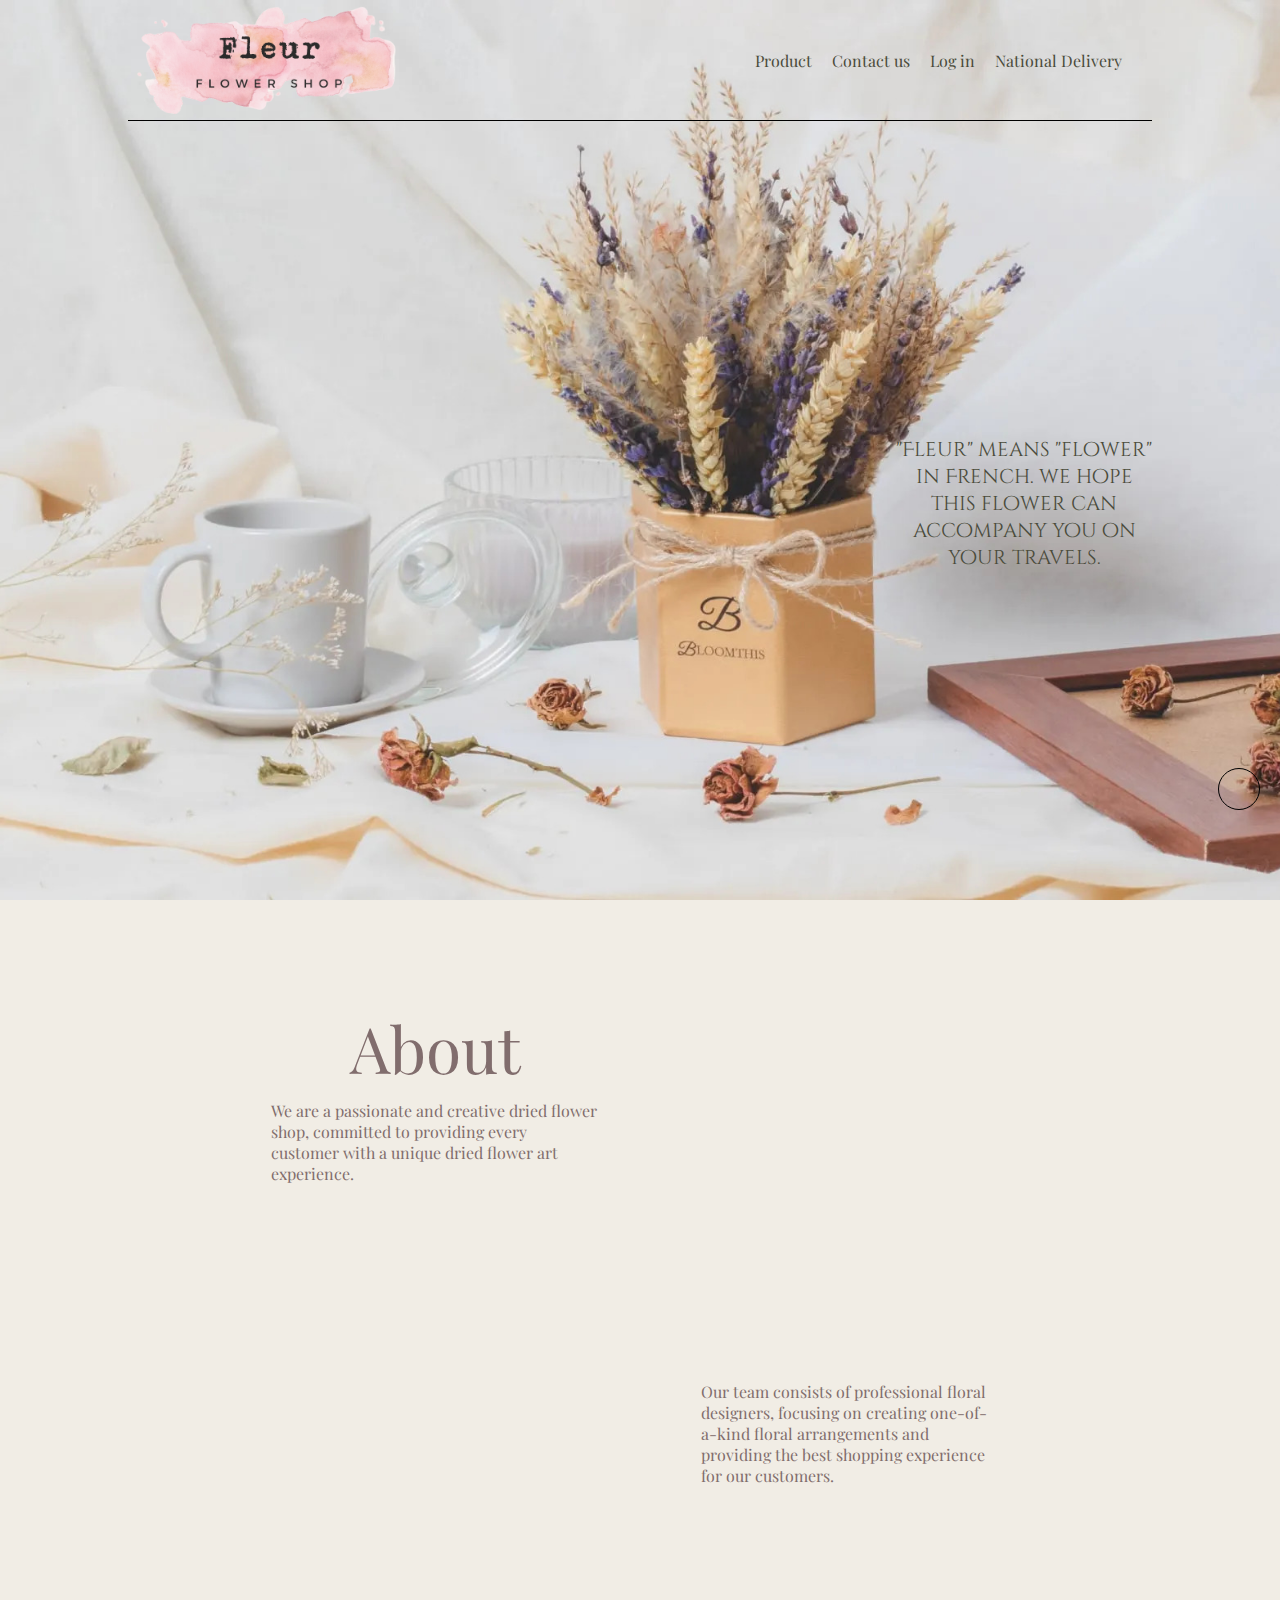
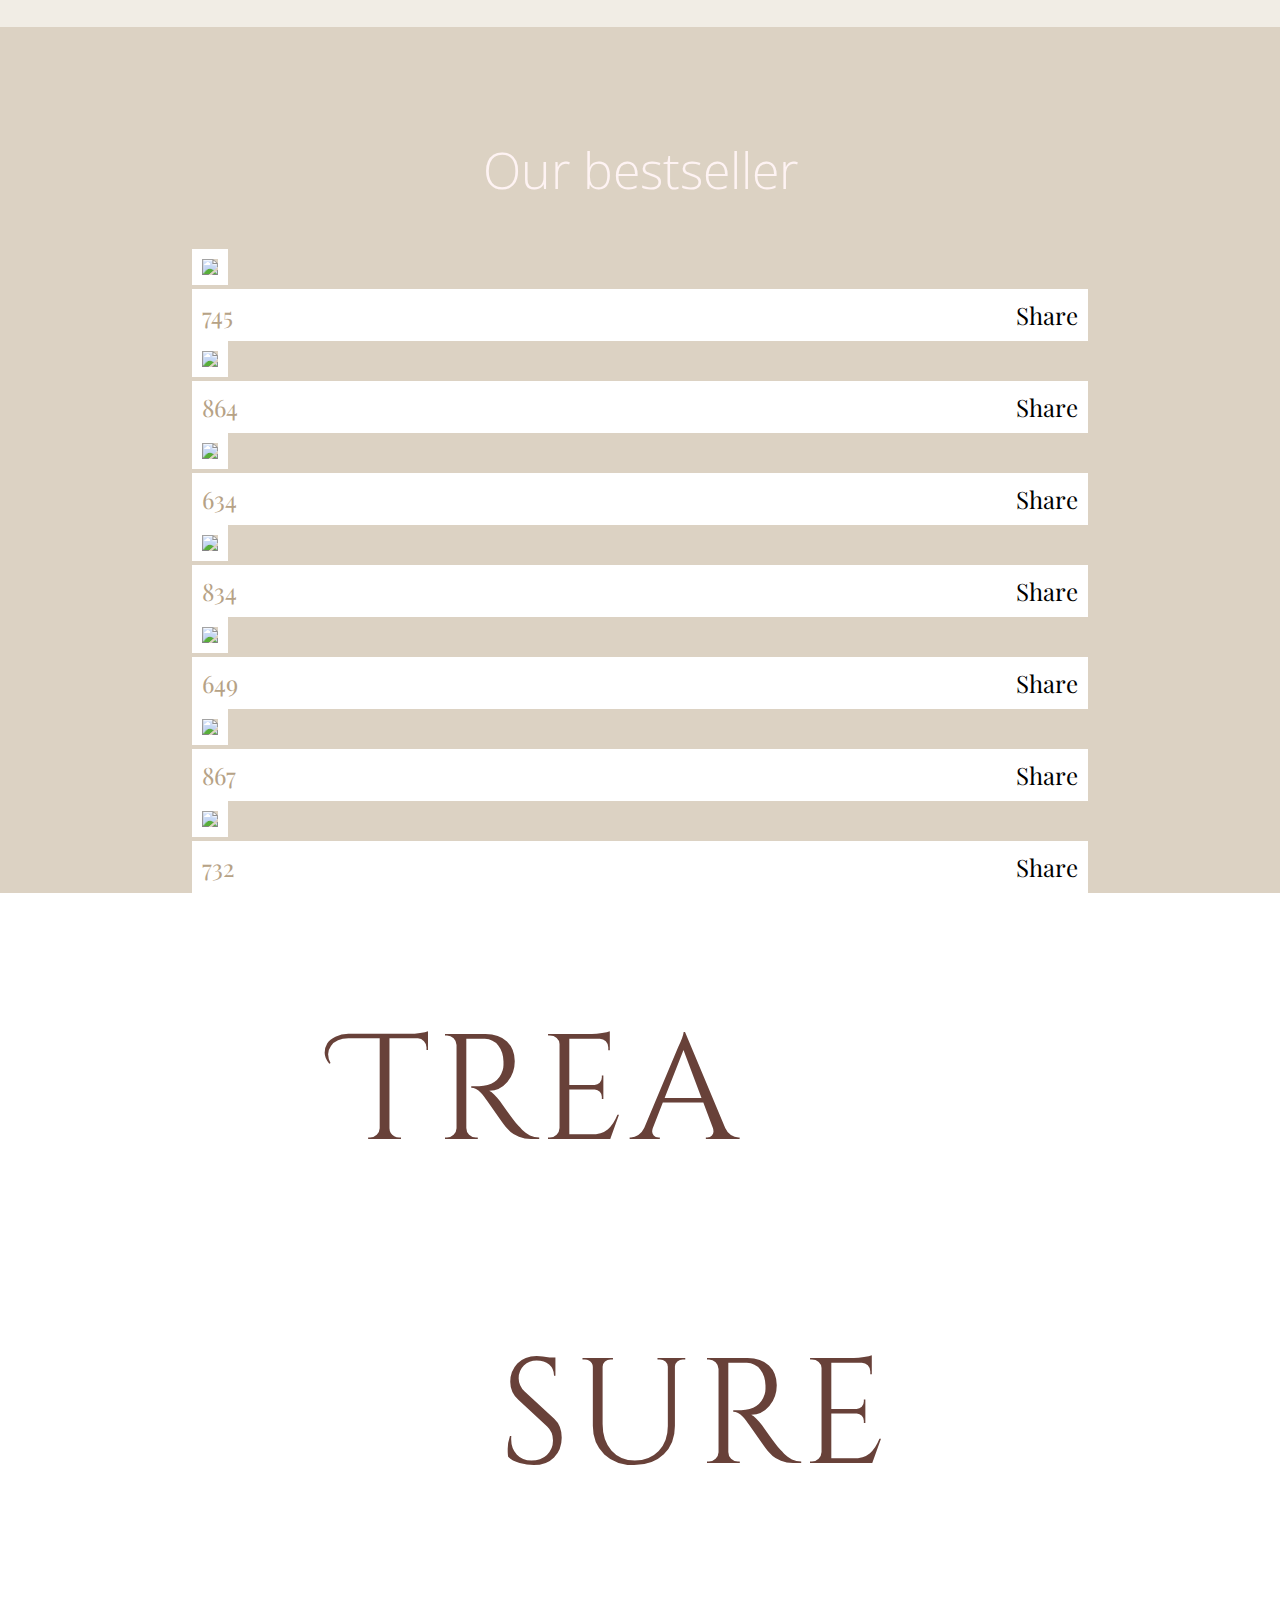
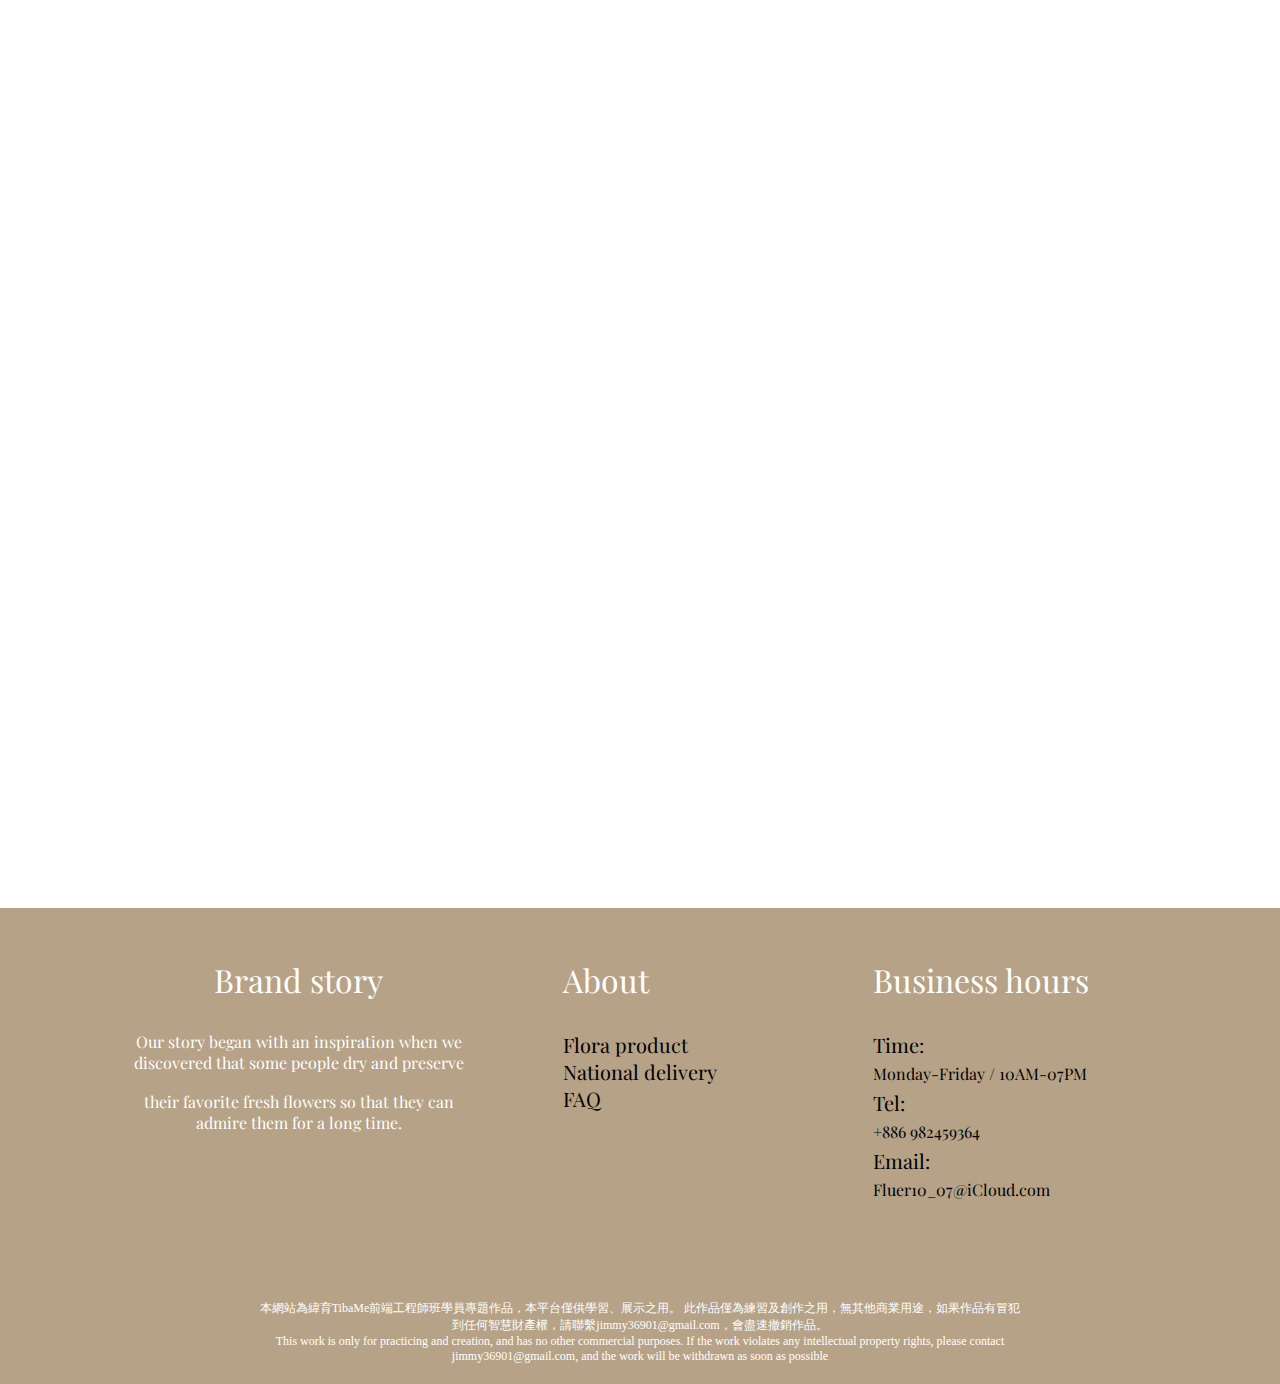
==== commit 5f283240: "animation" ====
--- a/index.html
+++ b/index.html
@@ -12,6 +12,7 @@
     <link rel="stylesheet" href="owl/assets/owl.theme.default.min.css">
     <link rel="stylesheet" href="css/index.css">
     <link rel="icon" href="flowerpic/icon.ico" type="image/x-icon" >
+    <script src="https://cdnjs.cloudflare.com/ajax/libs/jquery/3.7.0/jquery.min.js" integrity="sha512-3gJwYpMe3QewGELv8k/BX9vcqhryRdzRMxVfq6ngyWXwo03GFEzjsUm8Q7RZcHPHksttq7/GFoxjCVUjkjvPdw==" crossorigin="anonymous" referrerpolicy="no-referrer"></script>
     <title>First page</title>
 
 </head>
@@ -32,6 +33,19 @@
                 <li><a href="national.html">National Delivery</a></li>
                 <li><a href=""><i class="fa-solid fa-cart-shopping" style="color: #000000;"></i></a></li>
             </div>
+
+            <button id="btn" >
+                <span></span>
+                <span></span>
+                <span></span>
+            </button>
+            <div id="hamburger_menu" class="hamburger_wrap">
+                <li class="hamburger_list"><a href="product.html">Product</a> </li>
+                <li class="hamburger_list"><a href="location.html">Contact us</a></li>
+                <li class="hamburger_list"><a href="login.html">Log in</a></li>
+                <li class="hamburger_list"><a href="national.html">National Delivery</a></li>
+                <li class="hamburger_list"><a href="">Shopping Cart<i class="fa-solid fa-cart-shopping" style="color: #000000;"></i></a></li>
+            </div>
         </nav>
         </div>
             <div class="logo_story">
@@ -44,7 +58,7 @@
             <section class="aboutus_item prev">
                 <h1>About</h1>
                 <P class="pic_text">We are a passionate and creative dried flower shop, committed to providing every customer with a unique dried flower art experience.</P>
-                <div class="aboutus_pic">
+                <div data-aos="fade-up" data-aos-duration="1500" class="aboutus_pic">
                   <img src="flowerpic/1.jpg" alt="">
                 </div>
                 <div class="leaf_pic">
@@ -52,10 +66,10 @@
                 </div>
             </section>
             <section class="aboutus_item next">
-                <div class="aboutus_photo">
+                <div data-aos="zoom-in" data-aos-duration="1500" class="aboutus_photo">
                   <img src="flowerpic/2.jpg" alt="">
                 </div>
-                <p class="photo_text">Our team consists of professional floral designers, focusing on creating one-of-a-kind floral arrangements and providing the best shopping experience for our customers</p>
+                <p class="photo_text">Our team consists of professional floral designers, focusing on creating one-of-a-kind floral arrangements and providing the best shopping experience for our customers.</p>
                 <div class="leaf_photo">
                   <img src="removebg/treple_leaf-removebg-preview(1).png" alt="">
                 </div>
@@ -119,7 +133,7 @@
               <div class="maintain_title">
                   <span>Trea
                   <div class="maintain_pic">
-                      <img src="flowerpic/Rectangle 30.jpg" alt="">
+                      <img src="flowerpic/Rectangle 30.jpg" data-aos="zoom-in" data-aos-duration="2500" alt="">
                   </div>
                 </span>
               </div>
@@ -127,39 +141,39 @@
             
             <div class="maintain_subtitle">
                 <div class="subtitle_item">
-                    <div class="subtitle_pic"><img src="flowerpic/Rectangle 31.jpg" alt=""></div>
+                    <div class="subtitle_pic"><img src="flowerpic/Rectangle 31.jpg" data-aos="zoom-in" data-aos-duration="2500" alt=""></div>
                 </div>
                 <div class="subtitle_item photo">
                     <span class="subtitle_text">sure</span>
-                    <div class="subtitle_photo"><img src="flowerpic/Rectangle 32.jpg" alt=""></div>
-                </div>
-            </div>
-
-            <span class="maintain_content_title">Take care of your flower?</span>
+                    <div class="subtitle_photo" ><img src="flowerpic/Rectangle 32.jpg" data-aos="zoom-in" data-aos-duration="3000" alt=""></div>
+                </div>
+            </div>
+
+            <span class="maintain_content_title" data-aos="fade-up" data-aos-duration="2500">Take care of your flower?</span>
 
             <div class="maintain_content">
                 <div class="maintain_contetnt_item">
                     <div class="maintain_content_info">
-                        <div class="num">01</div>
-                        <h1 class="title">Keep them away from direct sunlight:</h1>
-                        <p class="text">Direct sunlight can cause dry flowers to fade and lose their color.</p>
+                        <div class="num" data-aos="fade-up" data-aos-duration="2500">01</div>
+                        <h1 class="title" data-aos="fade-up" data-aos-duration="2500">Keep them away from direct sunlight:</h1>
+                        <p class="text" data-aos="fade-up" data-aos-duration="2500">Direct sunlight can cause dry flowers to fade and lose their color.</p>
                     </div>
                     <div class="maintain_content_info">
-                        <div class="num">03</div>
-                        <h1 class="title">Use a sealant:</h1>
-                        <p class="text">You can use a floral spray sealant to protect the dry flowers .</p>
+                        <div class="num" data-aos="fade-up" data-aos-duration="2500">02</div>
+                        <h1 class="title" data-aos="fade-up" data-aos-duration="2500">Use a sealant:</h1>
+                        <p class="text" data-aos="fade-up" data-aos-duration="2500">You can use a floral spray sealant to protect the dry flowers .</p>
                     </div>
                 </div>
                 <div class="maintain_contetnt_item">
                     <div class="maintain_content_info">
-                        <div class="num">02</div>
-                        <h1 class="title">Avoid humidity:</h1>
-                        <p class="text">Avoid placing them near windows or areas with high humidity.</p>
+                        <div class="num" data-aos="fade-up" data-aos-duration="2500">03</div>
+                        <h1 class="title" data-aos="fade-up" data-aos-duration="2500">Avoid humidity:</h1>
+                        <p class="text" data-aos="fade-up" data-aos-duration="2500">Avoid placing them near windows or areas with high humidity.</p>
                     </div>
                     <div class="maintain_content_info">
-                        <div class="num">04</div>
-                        <h1 class="title">Keep them clean:</h1>
-                        <p class="text">Dust can accumulate on dry flowers, so it's important to keep them clean.</p>
+                        <div class="num" data-aos="fade-up" data-aos-duration="2500">04</div>
+                        <h1 class="title" data-aos="fade-up" data-aos-duration="2500">Keep them clean:</h1>
+                        <p class="text" data-aos="fade-up" data-aos-duration="2500">Dust can accumulate on dry flowers, so it's important to keep them clean.</p>
                     </div>
                 </div>
             </div>
@@ -180,9 +194,9 @@
                 <div class="footer_aboutus">
                     <p class="title">About</p>
                     <nav>
-                        <li><a href="#" class="foot_about_info">Flora product</a></li>
-                        <li><a href="#" class="foot_about_info">National delivery</a></li>
-                        <li><a href="#" class="foot_about_info">FAQ</a></li>
+                        <li><a href="product.html" class="foot_about_info">Flora product</a></li>
+                        <li><a href="national.html" class="foot_about_info">National delivery</a></li>
+                        <li><a href="location.html" class="foot_about_info">FAQ</a></li>
                     </nav>
                 </div>
             </div>
@@ -203,12 +217,23 @@
             </div>
     </div>
     <div class="topbutton" onclick="scrollToTop()"><i class="fa-sharp fa-solid fa-arrow-up"></i></div>
-
 </footer>
 
-
-
-
+<div class="declaration_wrap">
+<span class="declaration">本網站為緯育TibaMe前端工程師班學員專題作品，本平台僅供學習、展示之用。
+    此作品僅為練習及創作之用，無其他商業用途，如果作品有冒犯到任何智慧財產權，請聯繫jimmy36901@gmail.com，會盡速撤銷作品。<br>
+    This work is only for practicing and creation, and has no other commercial purposes. If the work violates
+    any intellectual property rights, please contact jimmy36901@gmail.com, and the work will be withdrawn
+    as soon as possible</span>
+</div>
+
+
+
+        <link href="https://unpkg.com/aos@2.3.1/dist/aos.css" rel="stylesheet">
+            <script src="https://unpkg.com/aos@2.3.1/dist/aos.js"></script>
+            <script>
+                AOS.init();
+            </script>
 
 
           <script src="https://cdnjs.cloudflare.com/ajax/libs/jquery/3.6.4/jquery.min.js" integrity="sha512-pumBsjNRGGqkPzKHndZMaAG+bir374sORyzM3uulLV14lN5LyykqNk8eEeUlUkB3U0M4FApyaHraT65ihJhDpQ==" crossorigin="anonymous" referrerpolicy="no-referrer"></script>
@@ -229,7 +254,7 @@
               0:{
                   items:1
               },
-              600:{
+              770:{
                   items:3
               },
               1000:{
@@ -254,5 +279,30 @@
                 })
             }
           </script>
+
+<script type="text/javascript">
+   function onOff() {
+            let hamburger_menu = document.getElementById("hamburger_menu");
+            if (hamburger_menu.className === "hamburger_wrap") {
+                hamburger_menu.className = "hamburger_wrap open";
+            } else {
+                hamburger_menu.className = "hamburger_wrap";
+            }
+        }
+        
+        function init() {
+            document.getElementById("btn").onclick = onOff;
+        }
+        
+        window.addEventListener("load", init);
+</script>
+
+<script>
+            $(document).ready(function(){
+        $('#btn').click(function(){
+            $(this).toggleClass('open');
+        });
+        });
+  </script>
 </body>
 </html>--- a/css/index.css
+++ b/css/index.css
@@ -8,6 +8,8 @@
     background-image: url(../flowerpic/A18.jpg);
     background-repeat: no-repeat;
     background-size: cover;
+    box-sizing: border-box;
+    overflow: hidden;
 }
 
 .logo_wrap{
@@ -17,14 +19,14 @@
     width: 80%;
     max-width: 1200px;
     height: 10vh;
-    padding: 10px;
+    padding: 15px 0px;
     margin: auto;
     border-bottom: 1px solid black;
 }
 .logo_pic{
     width: 80%;
-    max-width: 1200px;
     transform:translateX(-50px) ;
+    min-width: 200px;
 }
 .logo_pic img{
     width: 100%;
@@ -32,6 +34,12 @@
 }
 .logo_navbar .logo_list{
     display: flex;
+}
+.logo_navbar button{
+  display: none;
+}
+.logo_navbar .hamburger_wrap{
+  display: none;
 }
 .logo_list li{
     list-style: none;
@@ -41,9 +49,18 @@
     color: #4A4B3B;
     padding: 0px 10px;
     font-family: 'Playfair Display', serif;
+    transition: .3s ease-in;
+    white-space: nowrap;
+}
+.logo_list li a:hover{
+   font-style: italic;
+   color: #4A4B3B;
+   filter:drop-shadow(1px 1px 1px gray) ;
+   transition: .3s ease-in;
 }
 .logo_story{
     width: 80%;
+    max-width: 1200px;
     height: 50%;
     margin: auto;
     display: flex;
@@ -60,7 +77,6 @@
 }
 .aboutus_wrap{
     width: 100%;
-    /* height: 90vh; */
     background-color:#F1EDE5;
 }
 .aboutus_content{
@@ -78,14 +94,15 @@
 }
 .aboutus_content .prev{
     position: relative;
+    max-width: 1200px;
 }
 .aboutus_content .next{
     position: relative;
+    max-width: 1200px;
 }
 .aboutus_item h1{
     width: 80%;
     text-align: center;
-    /* flex-grow: 2; */
     font-size: 64px;
     padding-bottom: 10px;
     font-weight: lighter;
@@ -96,15 +113,12 @@
 .aboutus_item .pic_text{
     width: 80%;
     font-size: 1em;
-    /* flex-grow: 2; */
     padding-bottom: 10px;
     font-family: 'Playfair Display', serif;
     color: #816D6D;
 }
 .aboutus_item .aboutus_pic{
     width: 80%;
-    /* height: 20%; */
-    /* flex-grow: 3; */
     box-sizing: border-box;
     border: 5px solid white;
     filter: drop-shadow(5px 5px 0.5em lightgray);
@@ -114,6 +128,7 @@
     width: 100%;
     transition: .8s;
     transform: scale(1);
+    vertical-align: bottom;
 }
 .aboutus_item .aboutus_pic img:hover{
     transition: .8s;
@@ -121,7 +136,6 @@
 }
 .aboutus_item .aboutus_photo{
     width:60%;
-    /* height: 30%; */
     box-sizing: border-box;
     border: 5px solid white;
     filter: drop-shadow(5px 5px 0.5em lightgray);
@@ -130,6 +144,7 @@
 .aboutus_item .aboutus_photo img{
     width: 100%;
     flex-grow: 3;
+    vertical-align: bottom;
     transition: .8s;
     transform: scale(1);
 }
@@ -176,8 +191,6 @@
 .owl-carousel{
     width: 100%;
     background-color: #DCD2C3;
-    /* padding-top: ; */
-    /* padding:1%; */
   }
   .bestseller{
     background-color: #DCD2C3;
@@ -219,6 +232,11 @@
     font-size: 24px;
     color: #b6a286;
     cursor: pointer;
+    transition: .3s;
+  }
+  .slider_content .heart:hover{
+    transition: .3s;
+    color: red;
   }
   .slider_content .share{
     font-family: 'Playfair Display', serif;
@@ -238,20 +256,12 @@
     width: 80%;
     margin: auto;
     max-width: 1200px;
-    /* display: flex;
-    flex-direction: column;
-    justify-content: center; */
   }
   .maintain_title{      
-    /* margin-left: 10%; */
-    /* width: 100%; */
     position: relative;
     text-align: center;
-    /* transform: translateX(-20%); */
-    width: 100%;
-    margin: auto;
-    /* background-color: red; */
-  
+    width: 100%;
+    margin: auto;
   }
   .maintain_title span{
     font-size: 150px;
@@ -261,7 +271,6 @@
     position: relative;
     z-index: 0;
     color: #684139;
-    /* width: fit-content; */
     transform: translateX(-100px);
     letter-spacing: 5px;
   }
@@ -272,7 +281,6 @@
     top: -10%;
     left: 90%;
     z-index: 0;
-    /* background-color: red; */
   }
   .maintain_title .maintain_pic img{
     width: 100%;
@@ -294,8 +302,6 @@
   }
   .subtitle_item .subtitle_pic {
     width: 100%;
-    /* display: flex;
-    justify-content: center; */
   }
   .subtitle_item .subtitle_pic img{
     width: 100%;
@@ -322,6 +328,7 @@
   }
   .maintain_subtitle .subtitle_photo{
     width: 80%;
+    
     position: absolute;
     top: 50%;
     left: 50%;
@@ -355,16 +362,14 @@
     
   }
   .maintain_content_info .title{
-    font-size: 24px;
-    font-family: 'Playfair Display', serif;
-    /* flex-grow: 1; */
+    font-size: 20px;
+    font-family: 'Playfair Display', serif;
     height: 30%;
     box-sizing: border-box;
   }
   .maintain_content_info .text{
-    font-size: 20px;
-    font-family: 'Playfair Display', serif;
-    /* flex-grow: 1; */
+    font-size: 16px;
+    font-family: 'Playfair Display', serif;
     height: 30%;
   }
   .footer_bannerwrap{
@@ -375,29 +380,30 @@
   .footer_wrap{
     width: 80%;
     margin: auto;
+    max-width: 1200px;
     display: flex;
     justify-content: space-around;
   }
   .footer_item{
-    width: 33.3%;
+    width: 33.33333%;
     display: flex;
     justify-content: center;
   }
   .footer_item .brandstory .brandstory_title{
-    font-size: 42px;
+    font-size: 32px;
     font-family: 'Playfair Display', serif;
     color: #FFFFFF;
     text-align: center;
-    padding-bottom: 5%;
+    padding-bottom: 30px;
   }
   .footer_item .brandstory .brandstory_content{
-    font-size: 20px;
+    font-size: 16px;
     font-family: 'Playfair Display', serif;
     color: #FFFFFF;
     text-align: center;
   }
   .footer_aboutus .title{
-    font-size: 42px;
+    font-size: 32px;
     font-family: 'Playfair Display', serif;
     color: #FFFFFF;
     padding-bottom: 30px;
@@ -411,9 +417,14 @@
     font-size: 20px;
     font-family: 'Playfair Display', serif;
     color: #000000;
+    transition: .3s;
+  }
+  .footer_aboutus nav li a:hover{
+    color: white;
+    transition: .3s;
   }
   .footer_business .business_title{
-    font-size: 42px;
+    font-size: 32px;
     font-family: 'Playfair Display', serif;
     color: #FFFFFF;
     padding-bottom: 30px;
@@ -421,12 +432,12 @@
   }
   .footer_business .business_info{
     color: #000000;
-    font-size: 28px;
+    font-size: 20px;
     font-family: 'Playfair Display', serif;
     padding-bottom: 5px;
   }
   .footer_business .business_content{
-    font-size: 20px;
+    font-size: 16px;
     font-family: 'Playfair Display', serif;
     color: #000000;
     padding-bottom: 5px;
@@ -434,14 +445,25 @@
   .footer_business .footer_icon{
     display: flex;
     justify-content: center;
-    padding-top: 5%;
+    padding-top: 5px;
   }
   .footer_icon .ins,.fb{
     width: 10%;
     color: #000000;
-    padding: 2%;
+    padding: 10px;
     font-size: 24px;
     text-align: center;
+    transition: 0.3s;
+  }
+  .footer_icon .ins:hover{
+    color: white;
+    transform: rotate(15deg);
+    transition: 0.3s;
+  }
+  .footer_icon .fb:hover{
+    color: white;
+    transform: rotate(15deg);
+    transition: 0.3s;
   }
   .footer_bannerwrap .topbutton{
     position: fixed;
@@ -455,4 +477,771 @@
     border: 1px solid black;
     border-radius: 50%;
     text-align: center;
-  }+  }
+  .footer_bannerwrap .topbutton:hover{
+    transition: .3s;
+    background-color: black;
+    color: white;
+  }
+  .declaration_wrap{
+    background-color: #B6A286;
+    width: 100%;
+    padding: 20px 0px;
+  }
+  .declaration{
+    width: 60%;
+    margin: auto;
+    font-size: 12px;
+    display: block;
+    color: white;
+    text-align: center;
+  }
+
+
+
+
+  /* -----------------RWD(768)----------------- */
+  @media screen and (max-width:768px){
+    .logo_wrap{
+      width: 100%;
+      max-width:768px;
+      border-bottom:none ;
+      box-sizing: border-box;
+      
+  }
+  .logo_pic{
+      width: 80%;
+      transform:translateX(-40px) ;
+      min-width: 200px;
+  }
+  .logo_pic img{
+      width: 100%;
+  }
+  .logo_navbar .logo_list{
+      display: none;
+  }
+  #btn{
+    width: 30px;
+    height: 25px;
+    display: block;
+    position: absolute;
+    top: 23px;
+    right: 10px;
+    transition: .5s ease-in-out;
+    z-index: 99;
+    cursor: pointer;
+    border: none;
+    background: none;
+    box-sizing: border-box;
+  }
+  #btn span{
+    display: block;
+    position: absolute;
+    left: 0;
+    height: 5px; 
+    border-radius: 10px;
+    width: 100%;
+    background: #B6A286;;
+    transform: rotate(0deg);
+    transition: .25s ease-in-out;
+  }
+  
+  #btn span:nth-child(1) {
+    top: 0px;
+  }
+  #btn span:nth-child(2) {
+    top: 10px;
+  }
+  #btn span:nth-child(3) {
+    bottom: 0px;
+  }
+  #btn.open span:nth-child(1) {
+    top: 10px;
+    transform: rotate(135deg);
+  }
+  #btn.open span:nth-child(2) {
+    opacity: 0;
+    left: -60px;
+  }
+  #btn.open span:nth-child(3) {
+    top: 10px;
+    transform: rotate(-135deg);
+  }
+  #hamburger_menu {
+      display: block;
+      width: 50%;
+      height: 100vh;
+      background-color:#DCD2C3;
+      position: fixed;
+      top: 0px;
+      transition: right 1s;
+      right: -50%;
+      z-index: 9;
+  }
+  #hamburger_menu.open {
+      right: 0;
+  }
+  .hamburger_wrap .hamburger_list{
+    list-style: none;
+    text-align: center;
+    padding: 10px 10px;
+    border-top:2px solid white;
+    box-sizing: border-box;
+  }
+  .hamburger_wrap .hamburger_list:first-child{
+    border-top: none;
+    margin: 73px 0px 0px 0px;
+  }
+  .hamburger_wrap .hamburger_list a{
+    text-decoration: none;
+    font-size: 14px;
+    color:#4A4B3B;
+    font-family: 'Playfair Display', serif;
+  }
+
+  .logo_list li{
+      list-style: none;
+  }
+  .logo_list li a{
+      text-decoration: none;
+      transition: none
+  }
+  /* .logo_list li a:hover{
+    font-style: none;
+    color: none;
+    filter:none ;
+    transition: none;
+ } */
+  .logo_story{
+      width: 80%;
+      max-width:768px;
+      height: 50%;
+      margin: auto;
+      display: flex;
+      justify-content: flex-end;
+      align-items: flex-end;
+  }
+  .banner_text{
+      width: 50%;
+      font-size: 16px;
+      text-align: center;
+      font-family: 'Cinzel Decorative', cursive;
+      font-weight: lighter;
+      color: #4A4B3B;
+  }
+  .aboutus_wrap{
+      width: 100%;
+      background-color:#F1EDE5;
+  }
+  .aboutus_content{
+      display: flex;
+      flex-direction: column;
+      justify-content: center;
+      align-items: center;
+      width: 80%;
+      max-width:768px;
+      margin: auto;
+      /* background-color: red; */
+  }
+  .aboutus_content .aboutus_item{
+      width: 100%;
+      align-items: center;
+      padding-bottom: 30px;
+  }
+  .aboutus_content .aboutus_item:nth-child(1){
+    margin-top: 30px;
+  }
+  .aboutus_content .aboutus_item:nth-child(2){
+    flex-direction: column-reverse;
+    margin-top: 0px;
+  }
+  .aboutus_content .prev{
+      position: relative;
+  }
+  .aboutus_content .next{
+      position: relative;
+  }
+  .aboutus_item h1{
+      width: 100%;
+      text-align: center;
+      font-size: 40px;
+      padding-bottom: 10px;
+      font-weight: lighter;
+      font-family: 'Playfair Display', serif;
+      color: #816D6D;
+  }
+  
+  .aboutus_item .pic_text{
+      width: 100%;
+      font-size: 20px;
+      text-align: center;
+      padding:10px 0px 20px 0px;
+      font-family: 'Playfair Display', serif;
+      color: #816D6D;
+  }
+  .aboutus_item .aboutus_pic{
+      width: 100%;
+      box-sizing: border-box;
+      border: 5px solid white;
+      filter: drop-shadow(5px 5px 0.5em lightgray);
+      overflow: hidden;
+  }
+  .aboutus_item .aboutus_pic img{
+      width: 100%;
+      transition: none;
+      transform: none;
+      vertical-align: bottom;
+  }
+
+  .aboutus_item .aboutus_pic img:hover{
+    transition: none;
+    transform: none;
+  }
+  .aboutus_item .aboutus_photo{
+      width:100%;
+      box-sizing: border-box;
+      border: 5px solid white;
+      filter: drop-shadow(5px 5px 0.5em lightgray);
+      overflow: hidden;
+  }
+  .aboutus_item .aboutus_photo img{
+      width: 100%;
+      vertical-align: bottom;
+  }
+  .aboutus_item .aboutus_photo img:hover{
+    transition: 0s;
+    transform: scale(1);
+}
+  .aboutus_item .photo_text{
+      width:100%;
+      font-size: 20px;
+      flex-grow: 1;
+      text-align: center;
+      font-family: 'Playfair Display', serif;
+      padding:10px 0px 20px 0px;
+      color: #816D6D;
+      margin: 0;
+  
+  }
+  .aboutus_content .aboutus_item{
+      display: flex;
+      flex-direction: column;
+      justify-content: center;
+      width: 80%;
+  }
+  .aboutus_item .leaf_pic{
+      width: 30%;
+      position: absolute;
+      top: -5%;
+      left: -25%;
+      transform: rotate(20deg);
+      
+  }
+  .aboutus_item .leaf_pic img{
+      width: 100%;
+  }
+  .aboutus_item .leaf_photo{
+      width: 40%;
+      position: absolute;
+      bottom: -10%;
+      right: -10%;
+      transform: rotate(220deg);
+  }
+  .aboutus_item .leaf_photo img{
+      width: 100%;
+  }
+  
+  .owl-carousel{
+    width: 100%;
+    background-color: #DCD2C3;
+  }
+  .bestseller{
+    background-color: #DCD2C3;
+  }
+  .bestseller h1{
+    text-align: center;
+    padding: 5% 0%;
+    background-color: #DCD2C3;
+    width: 100%;
+    font-size: 40px;
+    color: #FEF3F3;
+    font-family: 'Open Sans', sans-serif;
+    font-weight: lighter;
+    letter-spacing: 10%;
+  }
+  .bestseller_slider{
+    width: 80%;
+    margin: auto;
+    padding: 5% 5% 0% 5%;
+    box-sizing: border-box;
+  }
+  .owl-stage-outer{
+    margin: auto;
+    width: 100%;
+  }
+  .owl-theme .owl-dots .owl-dot span {
+    background-color: #fff;
+  }
+  .owl-carousel .slider_content{
+    display: flex;
+    justify-content: space-between;
+    width: 100%;
+    box-sizing: border-box;
+    border: 10px solid white;
+    background-color: #fff;
+  }
+  .slider_content .heart{
+    font-family: 'Playfair Display', serif;
+    font-size: 20px;
+    color: #b6a286;
+    cursor: pointer;
+    transition: 0s;
+  }
+  .slider_content .heart:hover{
+    transition: 0s;
+    color: #b6a286;
+  }
+  .slider_content .share{
+    font-family: 'Playfair Display', serif;
+    font-size: 20px;
+    color: black;
+    cursor: pointer;
+  }
+  .owl-dots{
+    padding-bottom: 5%;
+  }
+  .maintain_backgroundwrap{
+    width: 100%;
+    background-color: #fff;
+    padding-top: 100px;
+  }
+  .maintain_wrap{
+    width: 80%;
+    margin: auto;
+    max-width:768px;
+  }
+  .maintain_title{      
+    position: relative;
+    text-align: center;
+    width: 100%;
+    margin: auto;
+  }
+  .maintain_title span{
+    font-size: 60px;
+    display: inline-block;
+    font-family: 'Cinzel Decorative', cursive;
+    text-align: center;
+    position: relative;
+    z-index: 0;
+    color: #684139;
+    transform: translateX(-80px);
+    letter-spacing: 5px;
+  }
+
+  .maintain_title .maintain_pic{
+    width: 100%; 
+    position: absolute;
+    top: -10%;
+    left: 84%;
+    z-index: 0;
+  }
+  .maintain_title .maintain_pic img{
+    width: 100%;
+    vertical-align: top;
+    border-radius: 20px;
+    box-shadow: 5px 5px 5px lightgray;
+  }
+  .maintain_subtitle{
+    padding-top: 80px;
+    display: flex;
+    justify-content: center;
+    padding-bottom: 60px;
+    transform: translateX(3px);
+    margin-left: 0;
+    margin-right: 0;
+    width: 100%;
+    margin: auto;
+  }
+  .maintain_subtitle .subtitle_item{
+    display: flex;
+    justify-content: start;
+  }
+  .subtitle_item .subtitle_pic {
+    width: 100%;
+    min-width: 150px;
+  }
+  .subtitle_item .subtitle_pic img{
+    width: 200px;
+    border-radius: 20px;
+    box-shadow: 5px 5px 5px lightgray;
+  }
+  .subtitle_item .subtitle_text{
+    font-size: 60px;
+    font-family: 'Cinzel Decorative', cursive;
+    text-align: right;
+    width: 50%;
+    /* // */
+    color: #684139;
+    position: relative;
+    z-index: 1;
+    transform: translateX(-20px);
+    letter-spacing: 5px;
+  }
+  .subtitle_item .subtitle_photo img{
+    width: 100%;
+    border-radius: 20px;
+    box-shadow: 5px 5px 5px lightgray;
+  }
+  .maintain_subtitle .photo{
+    position: relative;
+  }
+  .maintain_subtitle .subtitle_photo{
+    width: 80%;
+    position: absolute;
+    top: 50%;
+    left: 50%;
+    display: none;
+  }
+  .maintain_backgroundwrap .maintain_content_title{
+    font-size: 26px;
+    text-align: center;
+    font-family: 'Playfair Display', serif;
+    display: block;
+    padding: 50px 0%;
+    font-weight: bolder;
+  }
+  .maintain_content{
+    display: flex;
+    flex-direction: column;
+    padding-bottom: 100px;
+  }
+  .maintain_contetnt_item{
+    padding-left: 0px;
+  }
+  .maintain_content_info{
+    width: 100%;
+    height: 50%;
+    display: flex;
+    flex-direction: column;
+  }
+  .maintain_content_info .num{
+    font-size: 40px;
+    font-family: 'Playfair Display', serif;
+    padding-bottom: 30px;
+    height: 40%;
+    
+  }
+  .maintain_content_info .title{
+    font-size: 17px;
+    font-family: 'Playfair Display', serif;
+    height: 30%;
+    box-sizing: border-box;
+    padding-bottom: 10px;
+  }
+  .maintain_content_info .text{
+    font-size: 16px;
+    font-family: 'Playfair Display', serif;
+    height: 30%;
+  }
+  .footer_bannerwrap{
+    width: 100%;
+    background-color: #B6A286;
+    padding: 50px 0px;
+  }
+  .footer_wrap{
+    width: 80%;
+    margin: auto;
+    max-width:768px;
+    display: flex;
+    flex-direction: column;
+    justify-content: space-around;
+  }
+  .footer_item{
+    width: 100%;
+    display: flex;
+    justify-content: start;
+  }
+  .footer_item .brandstory .brandstory_title{
+    font-size: 32px;
+    font-family: 'Playfair Display', serif;
+    color: #FFFFFF;
+    text-align: left;
+    padding: 20px 0px;
+  }
+  .footer_item .brandstory .brandstory_content{
+    font-size: 16px;
+    font-family: 'Playfair Display', serif;
+    color: #FFFFFF;
+    text-align: left;
+  }
+  .footer_aboutus .title{
+    font-size: 32px;
+    font-family: 'Playfair Display', serif;
+    color: #FFFFFF;
+    padding: 20px 0px;
+    text-align: left;
+  }
+  .footer_aboutus nav li{
+    list-style: none;
+    /* background-color: red; */
+    /* border: 1px solid black; */
+    margin: 5px 0px;
+  }
+  .footer_aboutus nav li a{
+    text-decoration: none;
+    font-size: 20px;
+    font-family: 'Playfair Display', serif;
+    color: #000000;
+    transition: 0s;
+    margin: 10px 0px;
+  }
+  .footer_aboutus nav li a:hover{
+    color: black;
+    transition: 0s;
+  }
+  .footer_business .business_title{
+    font-size: 32px;
+    font-family: 'Playfair Display', serif;
+    color: #FFFFFF;
+    padding: 20px 0px;
+    text-align: left;
+  }
+  .footer_business .business_info{
+    color: #000000;
+    font-size: 20px;
+    font-family: 'Playfair Display', serif;
+    padding-bottom: 5px;
+  }
+  .footer_business .business_content{
+    font-size: 16px;
+    font-family: 'Playfair Display', serif;
+    color: #000000;
+    padding-bottom: 5px;
+  }
+  .footer_business .footer_icon{
+    display: flex;
+    justify-content: center;
+    padding-top: 5px;
+  }
+  .footer_icon .ins,.fb{
+    width: 10%;
+    color: #000000;
+    padding: 10px;
+    font-size: 24px;
+    text-align: center;
+    transition: 0s;
+  }
+  .footer_icon .ins:hover{
+    color: black;
+    transform: rotate(0deg);
+    transition: 0s;
+  }
+  .footer_icon .fb:hover{
+    color: black;
+    transform: rotate(0deg);
+    transition: 0s;
+  }
+  .footer_bannerwrap .topbutton{
+    position: fixed;
+    width: 40px;
+    height: 40px;
+    bottom: 10%;
+    right: 20px;
+    font-size: 24px;
+    line-height: 40px;
+    cursor: pointer;
+    border: 1px solid black;
+    border-radius: 50%;
+    text-align: center;
+    display: none;
+  }
+  .footer_bannerwrap .topbutton:hover{
+    transition: .3s;
+    background-color: black;
+    color: white;
+  }
+  .declaration{
+    width: 80%;
+    margin: auto;
+    font-size: 12px;
+    display: block;
+    color: white;
+    text-align: center;
+  }
+}
+
+  /* -----------------RWD(1024)----------------- */
+  @media screen and (min-width:769px) and (max-width:1024px){
+    .logo_wrap{
+      max-width: 1024px;
+      /* border: none; */
+    }
+    .logo_list li a {
+      white-space: nowrap;
+    }
+    .logo_story{
+      max-width: 1024px;
+    }
+    .aboutus_content{
+      max-width: 1024px;
+    }
+    .owl-carousel .slider_content {
+      display: flex;
+      justify-content: space-between;
+      width: 100%;
+      box-sizing: border-box;
+      border: 5px solid white;
+      background-color: #fff;
+  }
+    .slider_content .heart {
+      font-family: 'Playfair Display', serif;
+      font-size: 16px;
+      color: #b6a286;
+      cursor: pointer;
+      transition: 0s;
+  }
+  .slider_content .heart:hover{
+    transition: 0s;
+    color: #b6a286;
+  }
+    .slider_content .share {
+      font-family: 'Playfair Display', serif;
+      font-size: 16px;
+      color: black;
+      cursor: pointer;
+  }
+    .maintain_wrap{
+      max-width: 1024px;
+    }
+    .maintain_title span {
+      font-size: 100px;
+      display: inline-block;
+      font-family: 'Cinzel Decorative', cursive;
+      text-align: center;
+      position: relative;
+      z-index: 0;
+      color: #684139;
+      transform: translateX(-100px);
+      letter-spacing: 5px;
+  }
+    .maintain_title .maintain_pic {
+      width: 100%;
+      position: absolute;
+      top: -10%;
+      left: 80%;
+      z-index: 0;
+    }
+    .maintain_title .maintain_pic img {
+      width: 85%;
+      vertical-align: top;
+      border-radius: 20px;
+      box-shadow: 5px 5px 5px lightgray;
+    }
+    .subtitle_item .subtitle_text {
+      font-size: 100px;
+      font-family: 'Cinzel Decorative', cursive;
+      text-align: center;
+      color: #684139;
+      position: relative;
+      z-index: 1;
+      transform: translateX(-20%);
+      letter-spacing: 5px;
+  }
+  .maintain_subtitle .subtitle_photo {
+    width: 80%;
+    position: absolute;
+    top: 50%;
+    left: 50%;
+  }
+    .subtitle_item .subtitle_pic {
+      width: 100%;
+      position: relative;
+      right: -150px;
+    }
+    .subtitle_item .subtitle_pic img {
+      width: 60%;
+      border-radius: 20px;
+      box-shadow: 5px 5px 5px lightgray;
+  }  
+    .subtitle_item .subtitle_photo img {
+      width: 85%;
+      border-radius: 20px;
+      box-shadow: 5px 5px 5px lightgray;
+  }
+  .maintain_backgroundwrap .maintain_content_title {
+    font-size: 40px;
+    text-align: center;
+    font-family: 'Playfair Display', serif;
+    display: block;
+    padding: 50px 0%;
+  }
+  .maintain_content_info .num {
+    font-size: 60px;
+    font-family: 'Playfair Display', serif;
+    padding-bottom: 50px;
+    height: 40%;
+}
+.maintain_content_info .title {
+  font-size: 16px;
+  font-family: 'Playfair Display', serif;
+  height: 30%;
+  box-sizing: border-box;
+}
+.maintain_content_info .text {
+  font-size: 12px;
+  font-family: 'Playfair Display', serif;
+  height: 30%;
+}
+.footer_wrap{
+  max-width: 1024px;
+}
+.footer_item .brandstory .brandstory_title{
+  font-size: 28px;
+}
+.footer_item .brandstory .brandstory_content{
+  font-size: 14px;
+}
+.footer_aboutus .title{
+  font-size: 28px;
+}
+.footer_aboutus nav li{
+  list-style: none;
+  /* background-color: red; */
+  /* border: 1px solid black; */
+  margin: 5px 0px;
+}
+.footer_aboutus nav li a{
+  font-size: 20px;
+}
+.footer_aboutus nav li a:hover{
+  color: black;
+  transition: 0s;
+}
+.footer_business .business_title{
+  font-size: 28px;
+}
+.footer_business .business_info{
+  font-size: 16px;
+}
+.footer_business .business_content{
+  font-size: 12px;
+}
+.footer_icon .ins,.fb{
+  width: 10%;
+  color: #000000;
+  padding: 10px;
+  font-size: 24px;
+  text-align: center;
+  transition: 0s;
+}
+.footer_icon .ins:hover{
+  color: black;
+  transform: rotate(0deg);
+  transition: 0s;
+}
+.footer_icon .fb:hover{
+  color: black;
+  transform: rotate(0deg);
+  transition: 0s;
+}
+}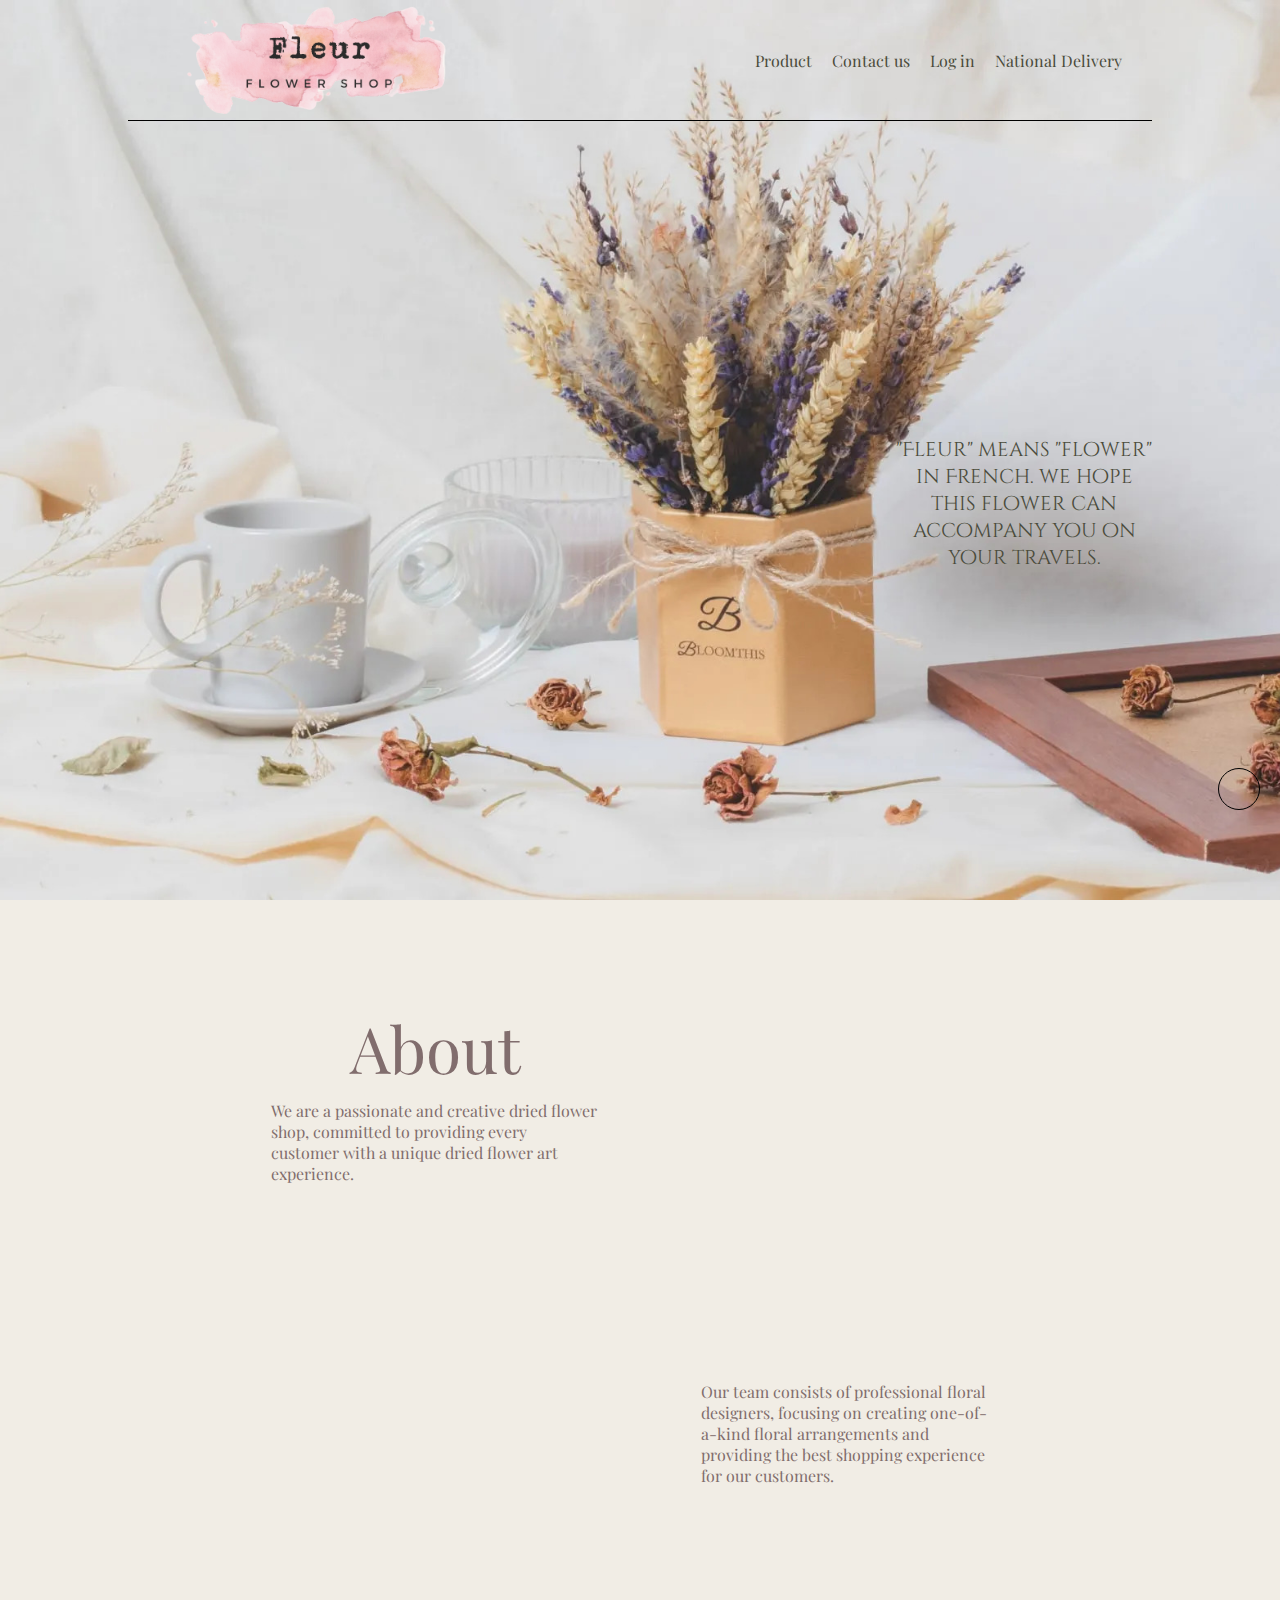
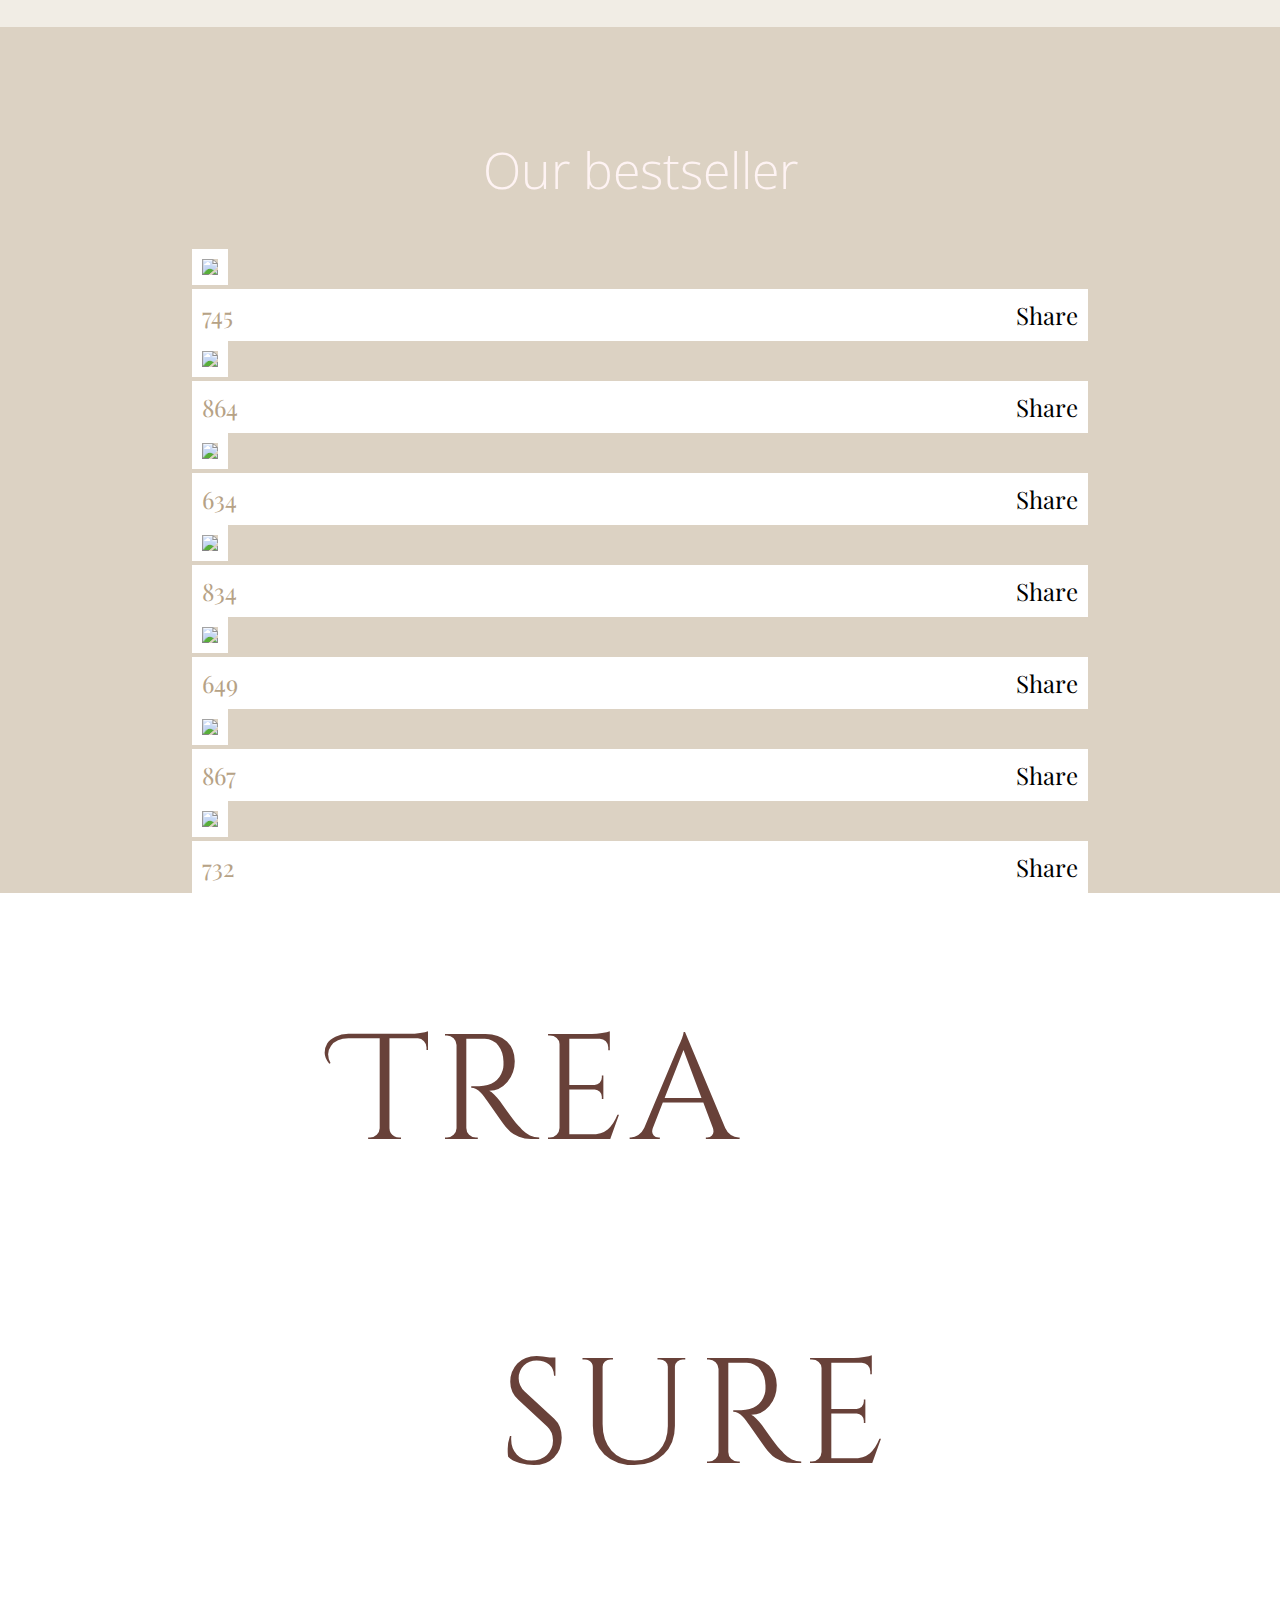
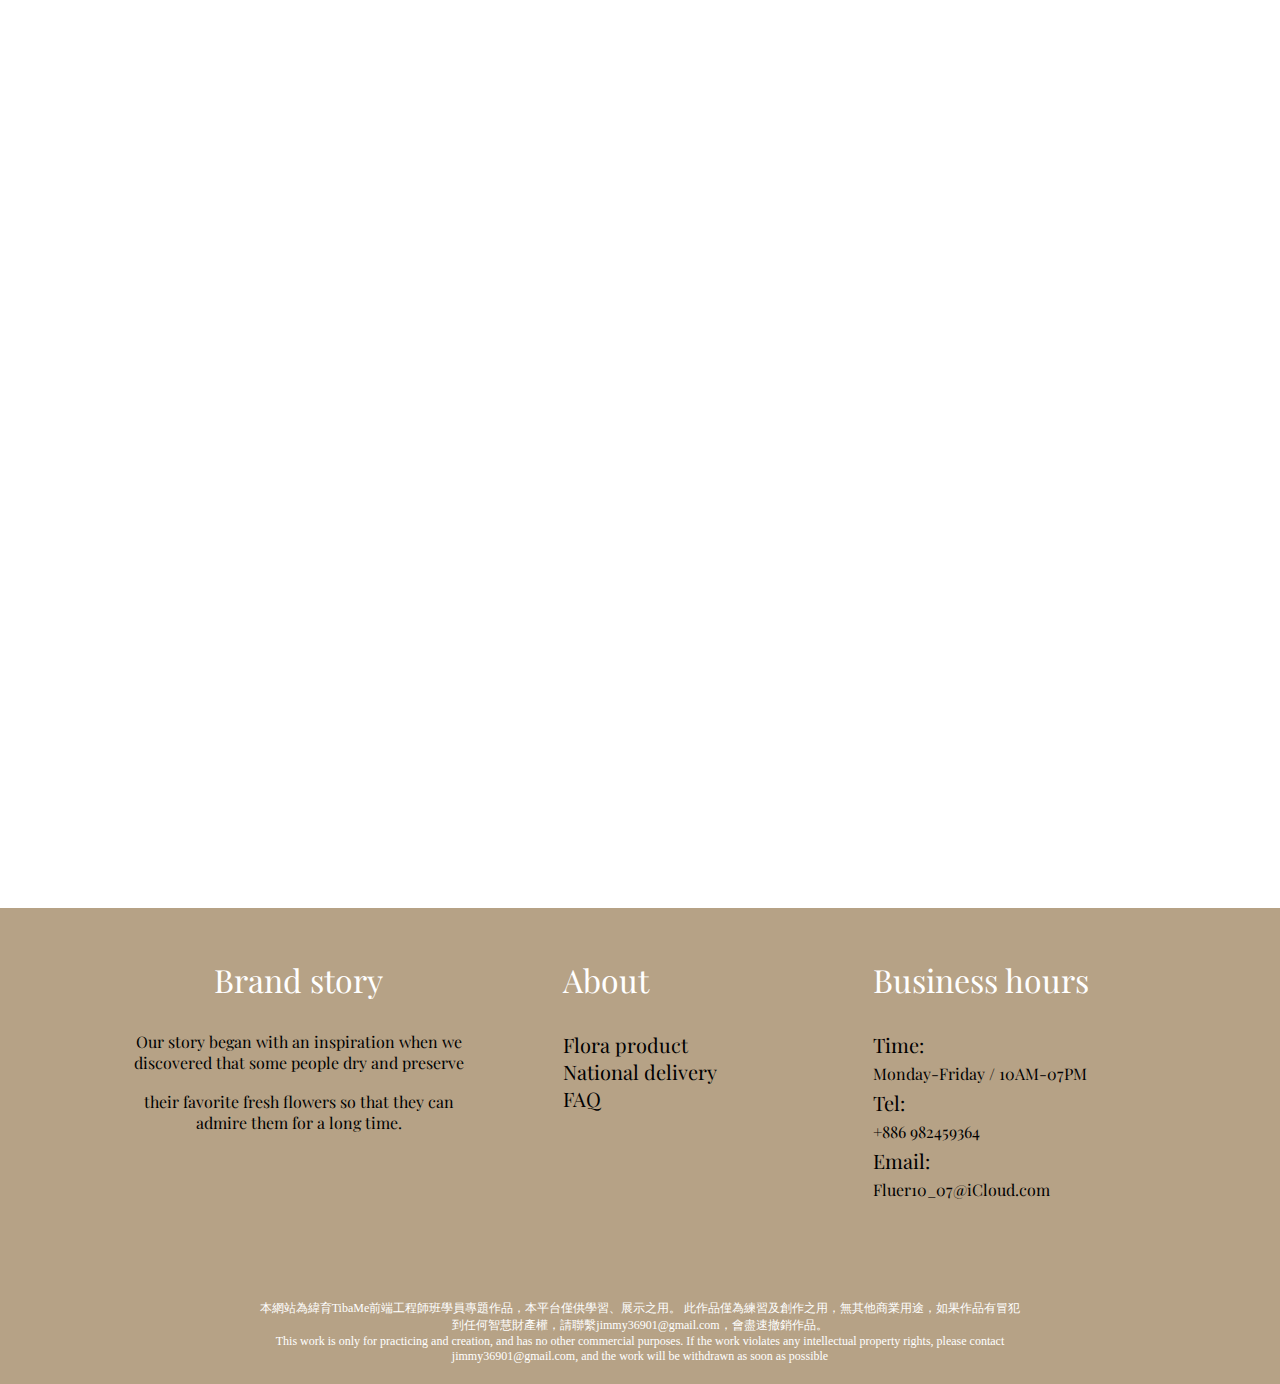
==== commit a205bef9: "burger" ====
--- a/index.html
+++ b/index.html
@@ -14,6 +14,7 @@
     <link rel="icon" href="flowerpic/icon.ico" type="image/x-icon" >
     <script src="https://cdnjs.cloudflare.com/ajax/libs/jquery/3.7.0/jquery.min.js" integrity="sha512-3gJwYpMe3QewGELv8k/BX9vcqhryRdzRMxVfq6ngyWXwo03GFEzjsUm8Q7RZcHPHksttq7/GFoxjCVUjkjvPdw==" crossorigin="anonymous" referrerpolicy="no-referrer"></script>
     <title>First page</title>
+    
 
 </head>
 <body>
@@ -51,9 +52,12 @@
             <div class="logo_story">
                 <h1 class="banner_text">"Fleur" means "flower" in French. we hope this flower can accompany you on your travels.</h1>
             </div>
+            <div class="slidedown">
+                <button id="down_arrow"><i class="fa-solid fa-arrow-down"></i></button>
+            </div>
     </div>
 
-    <article class="aboutus_wrap">
+    <article class="aboutus_wrap" id="aboutwrap">
         <div class="aboutus_content">
             <section class="aboutus_item prev">
                 <h1>About</h1>
@@ -133,7 +137,7 @@
               <div class="maintain_title">
                   <span>Trea
                   <div class="maintain_pic">
-                      <img src="flowerpic/Rectangle 30.jpg" data-aos="zoom-in" data-aos-duration="2500" alt="">
+                      <img src="flowerpic/Rectangle 30.jpg" data-aos="zoom-in" data-aos-duration="1500" alt="">
                   </div>
                 </span>
               </div>
@@ -141,39 +145,39 @@
             
             <div class="maintain_subtitle">
                 <div class="subtitle_item">
-                    <div class="subtitle_pic"><img src="flowerpic/Rectangle 31.jpg" data-aos="zoom-in" data-aos-duration="2500" alt=""></div>
+                    <div class="subtitle_pic"><img src="flowerpic/Rectangle 31.jpg" data-aos="zoom-in" data-aos-duration="1500" alt=""></div>
                 </div>
                 <div class="subtitle_item photo">
                     <span class="subtitle_text">sure</span>
-                    <div class="subtitle_photo" ><img src="flowerpic/Rectangle 32.jpg" data-aos="zoom-in" data-aos-duration="3000" alt=""></div>
-                </div>
-            </div>
-
-            <span class="maintain_content_title" data-aos="fade-up" data-aos-duration="2500">Take care of your flower?</span>
+                    <div class="subtitle_photo" ><img src="flowerpic/Rectangle 32.jpg" data-aos="zoom-in" data-aos-duration="2000" alt=""></div>
+                </div>
+            </div>
+
+            <span class="maintain_content_title" data-aos="fade-up" data-aos-duration="1500">Take care of your flower?</span>
 
             <div class="maintain_content">
                 <div class="maintain_contetnt_item">
                     <div class="maintain_content_info">
-                        <div class="num" data-aos="fade-up" data-aos-duration="2500">01</div>
-                        <h1 class="title" data-aos="fade-up" data-aos-duration="2500">Keep them away from direct sunlight:</h1>
-                        <p class="text" data-aos="fade-up" data-aos-duration="2500">Direct sunlight can cause dry flowers to fade and lose their color.</p>
+                        <div class="num" data-aos="fade-up" data-aos-duration="1500">01</div>
+                        <h1 class="title" data-aos="fade-up" data-aos-duration="1500">Keep them away from direct sunlight:</h1>
+                        <p class="text" data-aos="fade-up" data-aos-duration="1500">Direct sunlight can cause dry flowers to fade and lose their color.</p>
                     </div>
                     <div class="maintain_content_info">
-                        <div class="num" data-aos="fade-up" data-aos-duration="2500">02</div>
-                        <h1 class="title" data-aos="fade-up" data-aos-duration="2500">Use a sealant:</h1>
-                        <p class="text" data-aos="fade-up" data-aos-duration="2500">You can use a floral spray sealant to protect the dry flowers .</p>
+                        <div class="num" data-aos="fade-up" data-aos-duration="1500">02</div>
+                        <h1 class="title" data-aos="fade-up" data-aos-duration="1500">Use a sealant:</h1>
+                        <p class="text" data-aos="fade-up" data-aos-duration="1500">You can use a floral spray sealant to protect the dry flowers .</p>
                     </div>
                 </div>
                 <div class="maintain_contetnt_item">
                     <div class="maintain_content_info">
-                        <div class="num" data-aos="fade-up" data-aos-duration="2500">03</div>
-                        <h1 class="title" data-aos="fade-up" data-aos-duration="2500">Avoid humidity:</h1>
-                        <p class="text" data-aos="fade-up" data-aos-duration="2500">Avoid placing them near windows or areas with high humidity.</p>
+                        <div class="num" data-aos="fade-up" data-aos-duration="1500">03</div>
+                        <h1 class="title" data-aos="fade-up" data-aos-duration="1500">Avoid humidity:</h1>
+                        <p class="text" data-aos="fade-up" data-aos-duration="1500">Avoid placing them near windows or areas with high humidity.</p>
                     </div>
                     <div class="maintain_content_info">
-                        <div class="num" data-aos="fade-up" data-aos-duration="2500">04</div>
-                        <h1 class="title" data-aos="fade-up" data-aos-duration="2500">Keep them clean:</h1>
-                        <p class="text" data-aos="fade-up" data-aos-duration="2500">Dust can accumulate on dry flowers, so it's important to keep them clean.</p>
+                        <div class="num" data-aos="fade-up" data-aos-duration="1500">04</div>
+                        <h1 class="title" data-aos="fade-up" data-aos-duration="1500">Keep them clean:</h1>
+                        <p class="text" data-aos="fade-up" data-aos-duration="1500">Dust can accumulate on dry flowers, so it's important to keep them clean.</p>
                     </div>
                 </div>
             </div>
@@ -216,7 +220,7 @@
                 </div>
             </div>
     </div>
-    <div class="topbutton" onclick="scrollToTop()"><i class="fa-sharp fa-solid fa-arrow-up"></i></div>
+    <div class="topbutton" ><i class="fa-sharp fa-solid fa-arrow-up"></i></div>
 </footer>
 
 <div class="declaration_wrap">
@@ -271,14 +275,14 @@
           })
           </script>
 
-          <script>
+          <!-- <script>
             function scrollToTop(){
                 window.scrollTo({
                     top:0,
                     behavior:"smooth"
                 })
             }
-          </script>
+          </script> -->
 
 <script type="text/javascript">
    function onOff() {
@@ -303,6 +307,38 @@
             $(this).toggleClass('open');
         });
         });
-  </script>
+</script>
+<script>
+        $(document).ready(function() {
+        var scrolled = false;
+        var topButton = $('.topbutton');
+
+        topButton.hide();
+
+        $(window).scroll(function() {
+            var scrollPosition = $(this).scrollTop();
+
+            if (!scrolled && scrollPosition > 100) {
+            topButton.fadeIn();
+            scrolled = true;
+            } else if (scrollPosition <= 100) {
+            topButton.fadeOut();
+            scrolled = false;
+            }
+        });
+
+        topButton.click(function() {
+            $('html, body').animate({scrollTop: 0}, 800);
+            return false;
+        });
+        });
+</script>
+<script>
+    document.getElementById("down_arrow").addEventListener("click", () => {
+          document.getElementById("aboutwrap").scrollIntoView({ behavior: 'smooth' });
+        });
+</script>
+
+  
 </body>
 </html>--- a/css/index.css
+++ b/css/index.css
@@ -10,6 +10,7 @@
     background-size: cover;
     box-sizing: border-box;
     overflow: hidden;
+    position: relative;
 }
 
 .logo_wrap{
@@ -25,7 +26,7 @@
 }
 .logo_pic{
     width: 80%;
-    transform:translateX(-50px) ;
+    transform:translateX(0px) ;
     min-width: 200px;
 }
 .logo_pic img{
@@ -67,6 +68,38 @@
     justify-content: flex-end;
     align-items: flex-end;
 }
+.bannerwrap .slidedown{
+  position: relative;
+  border: none;
+  /* bottom: 0;
+  left: calc(50% - 50px); */
+  top: 180px;
+  margin: 0 auto;
+  width: 50px;
+  height: 50px;
+  background-color: transparent;
+  display: flex;
+  justify-content: center;
+}
+.bannerwrap .slidedown button{
+  font-size: 40px;
+  font-weight: lighter;
+  background-color: transparent;
+  border: none;
+  animation: jump 1s infinite;
+  color: #B6A286;
+  cursor: pointer;
+}
+
+@keyframes jump {
+  0%, 100% {
+    transform: translateY(0);
+  }
+  50% {
+    transform: translateY(-20px);
+  }
+}
+
 .banner_text{
     width: 25%;
     font-size: 20px;
@@ -399,7 +432,7 @@
   .footer_item .brandstory .brandstory_content{
     font-size: 16px;
     font-family: 'Playfair Display', serif;
-    color: #FFFFFF;
+    color: black;
     text-align: center;
   }
   .footer_aboutus .title{
@@ -510,9 +543,9 @@
       
   }
   .logo_pic{
-      width: 80%;
-      transform:translateX(-40px) ;
-      min-width: 200px;
+      width: 30%;
+      transform:translateY(5px) ;
+      min-width: 175px;
   }
   .logo_pic img{
       width: 100%;
@@ -524,8 +557,8 @@
     width: 30px;
     height: 25px;
     display: block;
-    position: absolute;
-    top: 23px;
+    position: fixed;
+    top: calc(8vh - 32px);
     right: 10px;
     transition: .5s ease-in-out;
     z-index: 99;
@@ -544,6 +577,7 @@
     background: #B6A286;;
     transform: rotate(0deg);
     transition: .25s ease-in-out;
+    border:0.05px solid #ececee;
   }
   
   #btn span:nth-child(1) {
@@ -621,6 +655,28 @@
       justify-content: flex-end;
       align-items: flex-end;
   }
+  .bannerwrap .slidedown{
+    position: relative;
+    border: none;
+    /* bottom: 0;
+    left: calc(50% - 50px); */
+    top: calc(35vh - 50px);
+    margin: 0 auto;
+    width: 50px;
+    height: 50px;
+    background-color: transparent;
+    display: flex;
+    justify-content: center;
+  }
+  .bannerwrap .slidedown button{
+    font-size: 40px;
+    font-weight: lighter;
+    background-color: transparent;
+    border: none;
+    animation: jump 1s infinite;
+    color: #B6A286;
+    cursor: pointer;
+  }
   .banner_text{
       width: 50%;
       font-size: 16px;
@@ -971,7 +1027,7 @@
   .footer_item .brandstory .brandstory_content{
     font-size: 16px;
     font-family: 'Playfair Display', serif;
-    color: #FFFFFF;
+    color: black;
     text-align: left;
   }
   .footer_aboutus .title{
@@ -1053,12 +1109,13 @@
     border: 1px solid black;
     border-radius: 50%;
     text-align: center;
-    display: none;
+    display: block;
+    z-index: 99999;
   }
   .footer_bannerwrap .topbutton:hover{
-    transition: .3s;
-    background-color: black;
-    color: white;
+    transition: 0s;
+    background-color: transparent;
+    color: initial;
   }
   .declaration{
     width: 80%;
@@ -1071,7 +1128,7 @@
 }
 
   /* -----------------RWD(1024)----------------- */
-  @media screen and (min-width:769px) and (max-width:1024px){
+  @media screen and (min-width:769px) and (max-width:1080px){
     .logo_wrap{
       max-width: 1024px;
       /* border: none; */
